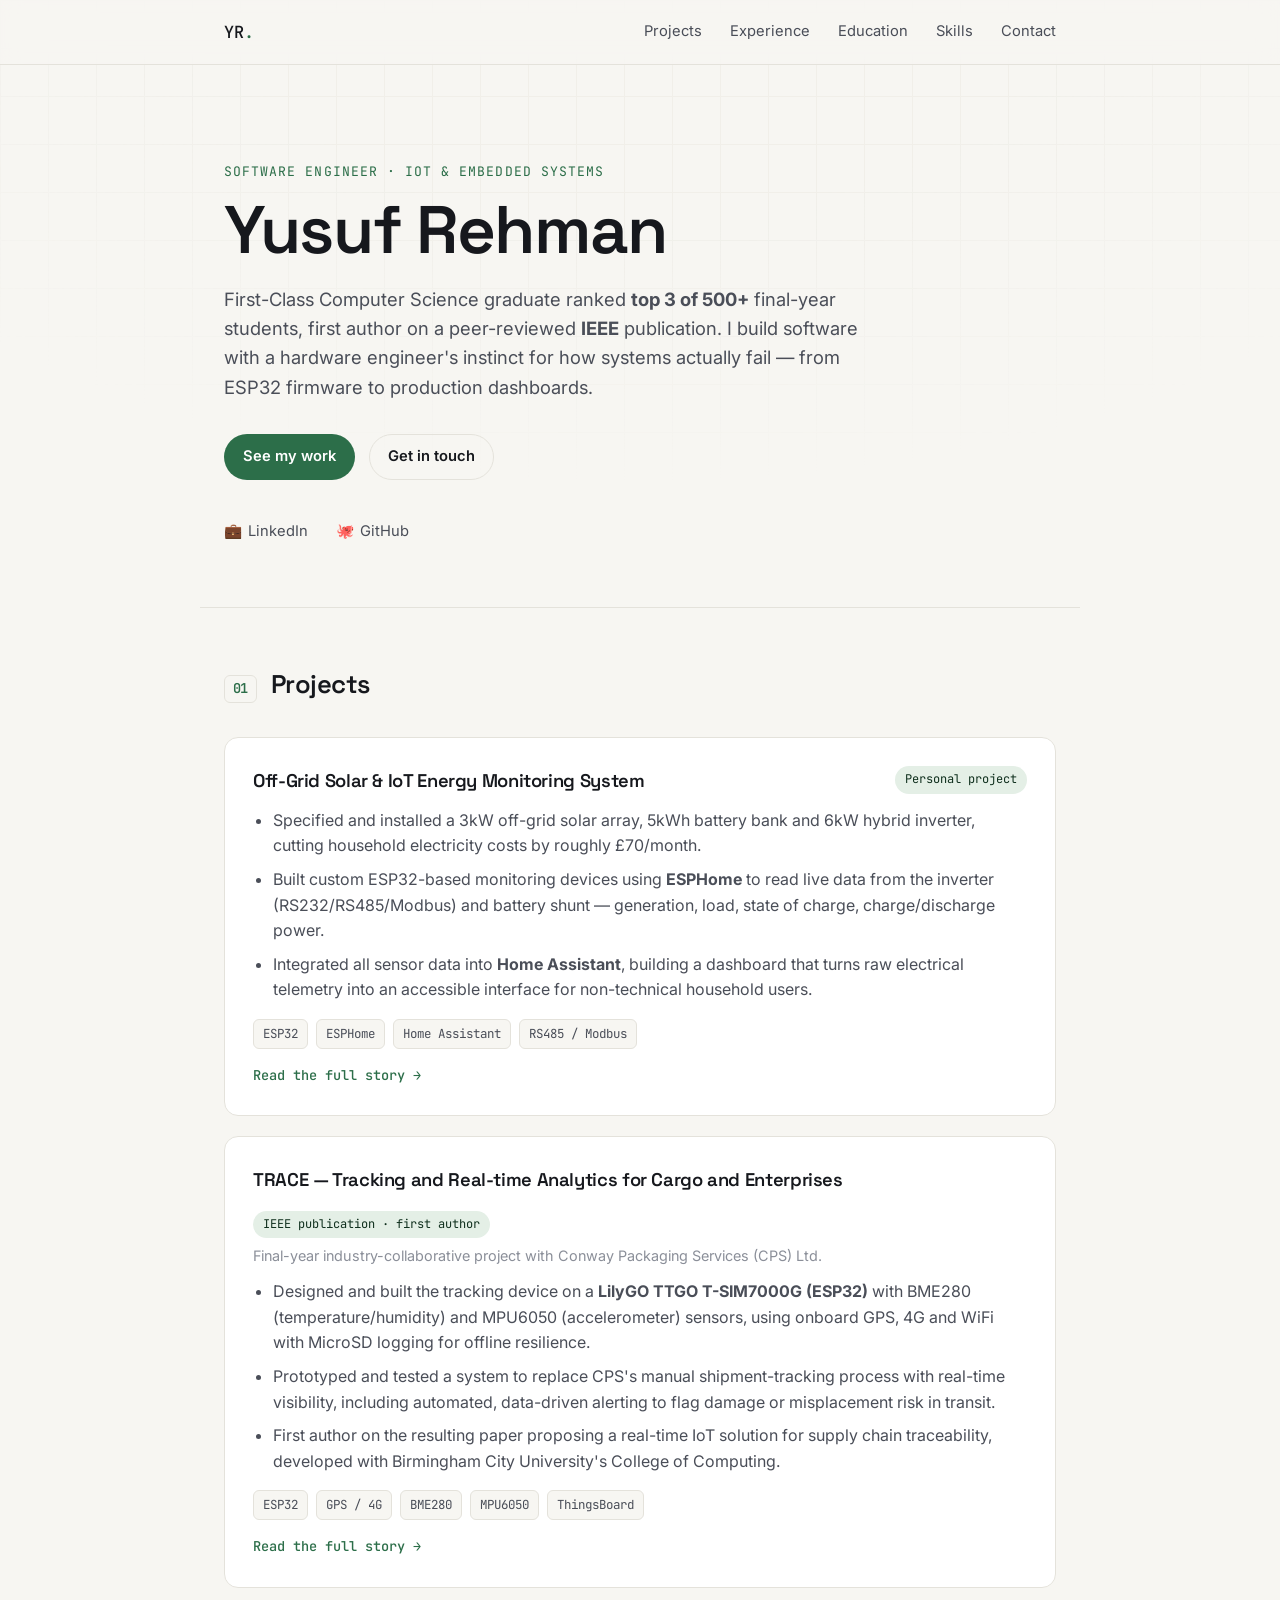
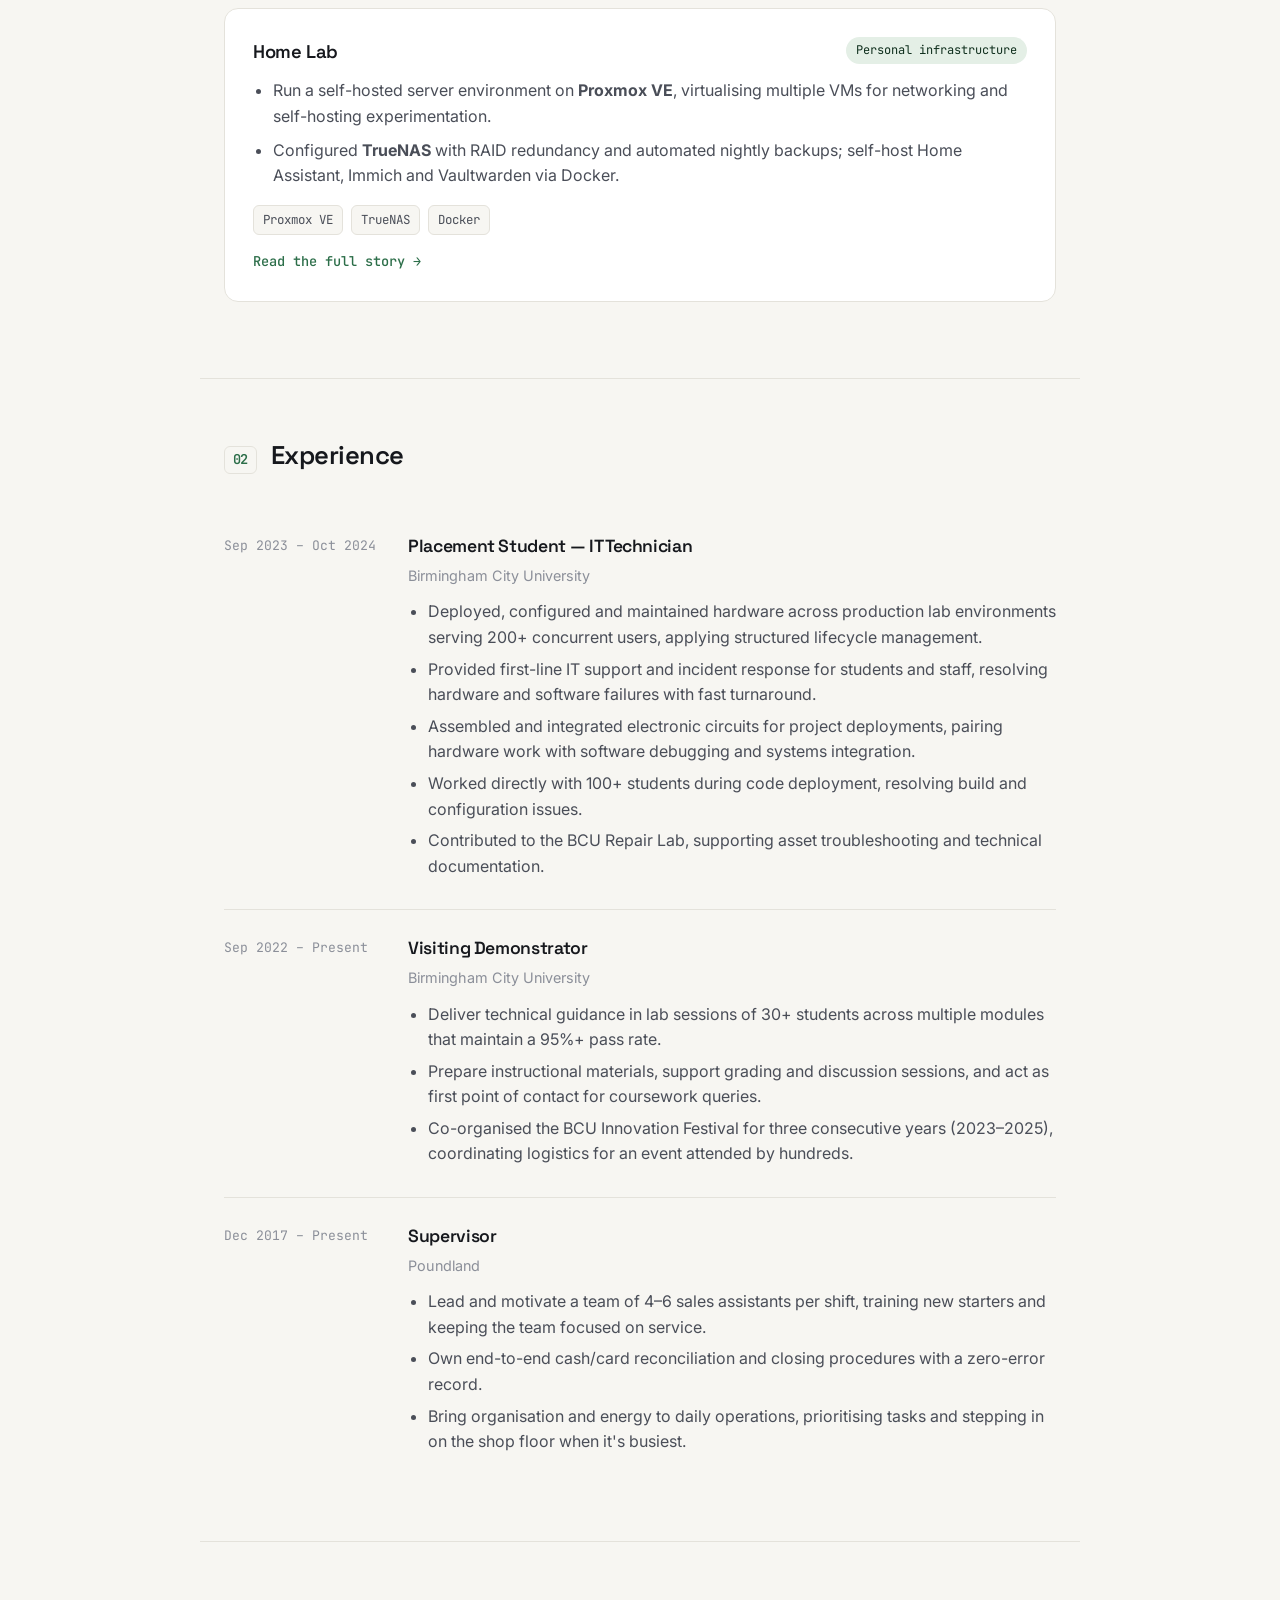
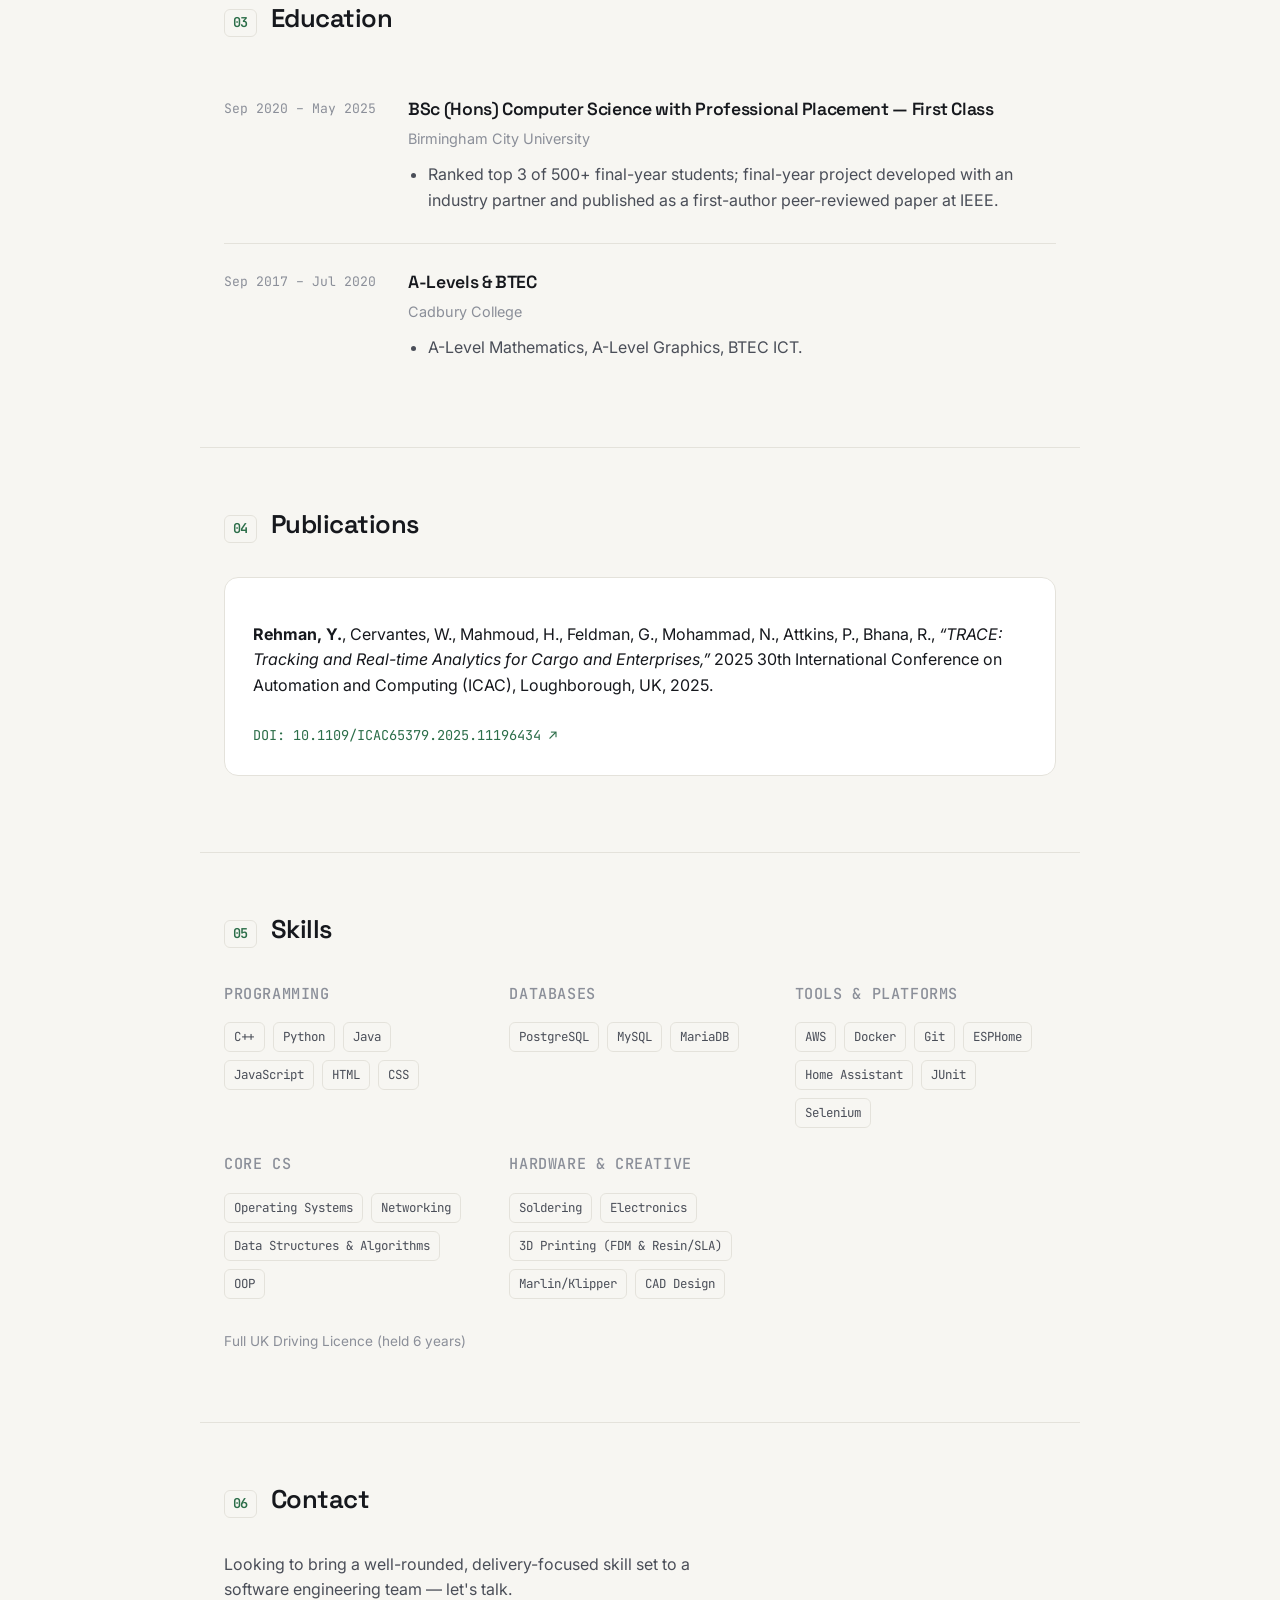
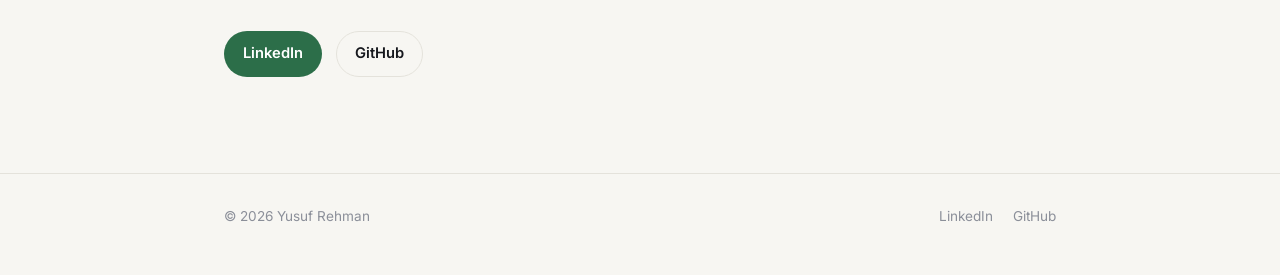
==== index.html @ 4ceba189 "Add Home Lab project page Covers the Google Photos storage frustration that started it, the CWWK N30" ====
<!DOCTYPE html>
<html lang="en">
<head>
<meta charset="UTF-8">
<meta name="viewport" content="width=device-width, initial-scale=1.0">
<title>Yusuf Rehman — Software Engineer</title>
<meta name="description" content="Yusuf Rehman — First-Class Computer Science graduate, IoT/software engineer. CV, projects and publications.">
<link rel="icon" href="data:,">
<link rel="preconnect" href="https://fonts.googleapis.com">
<link rel="preconnect" href="https://fonts.gstatic.com" crossorigin>
<link href="https://fonts.googleapis.com/css2?family=Space+Grotesk:wght@500;600;700&family=Inter:wght@400;500;600;700&family=JetBrains+Mono:wght@400;500&display=swap" rel="stylesheet">
<link rel="stylesheet" href="style.css">
</head>
<body>

<div class="bg-grid" aria-hidden="true"></div>

<header class="topbar">
  <div class="wrap topbar-inner">
    <a class="brand" href="#top">YR<span class="dot">.</span></a>
    <nav class="nav" aria-label="Primary">
      <a href="#projects">Projects</a>
      <a href="#experience">Experience</a>
      <a href="#education">Education</a>
      <a href="#skills">Skills</a>
      <a href="#contact">Contact</a>
    </nav>
  </div>
</header>

<main id="top">

  <section class="hero wrap">
    <p class="eyebrow">Software Engineer · IoT &amp; Embedded Systems</p>
    <h1>Yusuf Rehman</h1>
    <p class="hero-lede">
      First-Class Computer Science graduate ranked <strong>top 3 of 500+</strong> final-year students,
      first author on a peer-reviewed <strong>IEEE</strong> publication. I build software with a hardware
      engineer's instinct for how systems actually fail — from ESP32 firmware to production dashboards.
    </p>
    <div class="hero-actions">
      <a class="btn btn-primary" href="#projects">See my work</a>
      <a class="btn btn-outline" href="https://linkedin.com/in/y-rehman" target="_blank" rel="noopener">Get in touch</a>
    </div>
    <ul class="hero-meta">
      <li><span class="ico">💼</span> <a href="https://linkedin.com/in/y-rehman" target="_blank" rel="noopener">LinkedIn</a></li>
      <li><span class="ico">🐙</span> <a href="https://github.com/fury148" target="_blank" rel="noopener">GitHub</a></li>
    </ul>
  </section>

  <section class="wrap section" id="projects">
    <h2 class="section-title"><span class="idx">01</span> Projects</h2>

    <article class="card">
      <div class="card-head">
        <h3>Off-Grid Solar &amp; IoT Energy Monitoring System</h3>
        <span class="tag">Personal project</span>
      </div>
      <ul>
        <li>Specified and installed a 3kW off-grid solar array, 5kWh battery bank and 6kW hybrid inverter, cutting household electricity costs by roughly £70/month.</li>
        <li>Built custom ESP32-based monitoring devices using <strong>ESPHome</strong> to read live data from the inverter (RS232/RS485/Modbus) and battery shunt — generation, load, state of charge, charge/discharge power.</li>
        <li>Integrated all sensor data into <strong>Home Assistant</strong>, building a dashboard that turns raw electrical telemetry into an accessible interface for non-technical household users.</li>
      </ul>
      <div class="chips">
        <span>ESP32</span><span>ESPHome</span><span>Home Assistant</span><span>RS485 / Modbus</span>
      </div>
      <a class="project-link" href="projects/off-grid-solar.html">Read the full story &rarr;</a>
    </article>

    <article class="card">
      <div class="card-head">
        <h3>TRACE — Tracking and Real-time Analytics for Cargo and Enterprises</h3>
        <span class="tag">IEEE publication · first author</span>
      </div>
      <p class="card-sub">Final-year industry-collaborative project with Conway Packaging Services (CPS) Ltd.</p>
      <ul>
        <li>Designed and built the tracking device on a <strong>LilyGO TTGO T-SIM7000G (ESP32)</strong> with BME280 (temperature/humidity) and MPU6050 (accelerometer) sensors, using onboard GPS, 4G and WiFi with MicroSD logging for offline resilience.</li>
        <li>Prototyped and tested a system to replace CPS's manual shipment-tracking process with real-time visibility, including automated, data-driven alerting to flag damage or misplacement risk in transit.</li>
        <li>First author on the resulting paper proposing a real-time IoT solution for supply chain traceability, developed with Birmingham City University's College of Computing.</li>
      </ul>
      <div class="chips">
        <span>ESP32</span><span>GPS / 4G</span><span>BME280</span><span>MPU6050</span><span>ThingsBoard</span>
      </div>
      <a class="project-link" href="projects/trace.html">Read the full story &rarr;</a>
    </article>

    <article class="card">
      <div class="card-head">
        <h3>Home Lab</h3>
        <span class="tag">Personal infrastructure</span>
      </div>
      <ul>
        <li>Run a self-hosted server environment on <strong>Proxmox VE</strong>, virtualising multiple VMs for networking and self-hosting experimentation.</li>
        <li>Configured <strong>TrueNAS</strong> with RAID redundancy and automated nightly backups; self-host Home Assistant, Immich and Vaultwarden via Docker.</li>
      </ul>
      <div class="chips">
        <span>Proxmox VE</span><span>TrueNAS</span><span>Docker</span>
      </div>
      <a class="project-link" href="projects/home-lab.html">Read the full story &rarr;</a>
    </article>
  </section>

  <section class="wrap section" id="experience">
    <h2 class="section-title"><span class="idx">02</span> Experience</h2>

    <div class="timeline">
      <article class="tl-item">
        <div class="tl-date">Sep 2023 – Oct 2024</div>
        <div class="tl-body">
          <h3>Placement Student — IT Technician</h3>
          <p class="card-sub">Birmingham City University</p>
          <ul>
            <li>Deployed, configured and maintained hardware across production lab environments serving 200+ concurrent users, applying structured lifecycle management.</li>
            <li>Provided first-line IT support and incident response for students and staff, resolving hardware and software failures with fast turnaround.</li>
            <li>Assembled and integrated electronic circuits for project deployments, pairing hardware work with software debugging and systems integration.</li>
            <li>Worked directly with 100+ students during code deployment, resolving build and configuration issues.</li>
            <li>Contributed to the BCU Repair Lab, supporting asset troubleshooting and technical documentation.</li>
          </ul>
        </div>
      </article>

      <article class="tl-item">
        <div class="tl-date">Sep 2022 – Present</div>
        <div class="tl-body">
          <h3>Visiting Demonstrator</h3>
          <p class="card-sub">Birmingham City University</p>
          <ul>
            <li>Deliver technical guidance in lab sessions of 30+ students across multiple modules that maintain a 95%+ pass rate.</li>
            <li>Prepare instructional materials, support grading and discussion sessions, and act as first point of contact for coursework queries.</li>
            <li>Co-organised the BCU Innovation Festival for three consecutive years (2023–2025), coordinating logistics for an event attended by hundreds.</li>
          </ul>
        </div>
      </article>

      <article class="tl-item">
        <div class="tl-date">Dec 2017 – Present</div>
        <div class="tl-body">
          <h3>Supervisor</h3>
          <p class="card-sub">Poundland</p>
          <ul>
            <li>Lead and motivate a team of 4–6 sales assistants per shift, training new starters and keeping the team focused on service.</li>
            <li>Own end-to-end cash/card reconciliation and closing procedures with a zero-error record.</li>
            <li>Bring organisation and energy to daily operations, prioritising tasks and stepping in on the shop floor when it's busiest.</li>
          </ul>
        </div>
      </article>
    </div>
  </section>

  <section class="wrap section" id="education">
    <h2 class="section-title"><span class="idx">03</span> Education</h2>

    <div class="timeline">
      <article class="tl-item">
        <div class="tl-date">Sep 2020 – May 2025</div>
        <div class="tl-body">
          <h3>BSc (Hons) Computer Science with Professional Placement — First Class</h3>
          <p class="card-sub">Birmingham City University</p>
          <ul>
            <li>Ranked top 3 of 500+ final-year students; final-year project developed with an industry partner and published as a first-author peer-reviewed paper at IEEE.</li>
          </ul>
        </div>
      </article>

      <article class="tl-item">
        <div class="tl-date">Sep 2017 – Jul 2020</div>
        <div class="tl-body">
          <h3>A-Levels &amp; BTEC</h3>
          <p class="card-sub">Cadbury College</p>
          <ul>
            <li>A-Level Mathematics, A-Level Graphics, BTEC ICT.</li>
          </ul>
        </div>
      </article>
    </div>
  </section>

  <section class="wrap section" id="publications">
    <h2 class="section-title"><span class="idx">04</span> Publications</h2>
    <article class="card pub">
      <p>
        <strong>Rehman, Y.</strong>, Cervantes, W., Mahmoud, H., Feldman, G., Mohammad, N., Attkins, P., Bhana, R.,
        <em>“TRACE: Tracking and Real-time Analytics for Cargo and Enterprises,”</em>
        2025 30th International Conference on Automation and Computing (ICAC), Loughborough, UK, 2025.
      </p>
      <a class="doi" href="https://doi.org/10.1109/ICAC65379.2025.11196434" target="_blank" rel="noopener">
        DOI: 10.1109/ICAC65379.2025.11196434 ↗
      </a>
    </article>
  </section>

  <section class="wrap section" id="skills">
    <h2 class="section-title"><span class="idx">05</span> Skills</h2>
    <div class="skills-grid">
      <div class="skill-group">
        <h3>Programming</h3>
        <div class="chips">
          <span>C++</span><span>Python</span><span>Java</span><span>JavaScript</span><span>HTML</span><span>CSS</span>
        </div>
      </div>
      <div class="skill-group">
        <h3>Databases</h3>
        <div class="chips">
          <span>PostgreSQL</span><span>MySQL</span><span>MariaDB</span>
        </div>
      </div>
      <div class="skill-group">
        <h3>Tools &amp; Platforms</h3>
        <div class="chips">
          <span>AWS</span><span>Docker</span><span>Git</span><span>ESPHome</span><span>Home Assistant</span><span>JUnit</span><span>Selenium</span>
        </div>
      </div>
      <div class="skill-group">
        <h3>Core CS</h3>
        <div class="chips">
          <span>Operating Systems</span><span>Networking</span><span>Data Structures &amp; Algorithms</span><span>OOP</span>
        </div>
      </div>
      <div class="skill-group">
        <h3>Hardware &amp; Creative</h3>
        <div class="chips">
          <span>Soldering</span><span>Electronics</span><span>3D Printing (FDM &amp; Resin/SLA)</span><span>Marlin/Klipper</span><span>CAD Design</span>
        </div>
      </div>
    </div>
    <p class="fine-print">Full UK Driving Licence (held 6 years)</p>
  </section>

  <section class="wrap section contact-cta" id="contact">
    <h2 class="section-title"><span class="idx">06</span> Contact</h2>
    <p>Looking to bring a well-rounded, delivery-focused skill set to a software engineering team — let's talk.</p>
    <div class="hero-actions">
      <a class="btn btn-primary" href="https://linkedin.com/in/y-rehman" target="_blank" rel="noopener">LinkedIn</a>
      <a class="btn btn-outline" href="https://github.com/fury148" target="_blank" rel="noopener">GitHub</a>
    </div>
  </section>

</main>

<footer class="site-footer">
  <div class="wrap footer-inner">
    <span>© <span id="year"></span> Yusuf Rehman</span>
    <div class="footer-links">
      <a href="https://linkedin.com/in/y-rehman" target="_blank" rel="noopener">LinkedIn</a>
      <a href="https://github.com/fury148" target="_blank" rel="noopener">GitHub</a>
    </div>
  </div>
</footer>

<script src="script.js"></script>
</body>
</html>
---- style.css ----
:root {
  --bg: #f7f6f2;
  --surface: #ffffff;
  --ink: #16181d;
  --ink-soft: #4a4e58;
  --ink-faint: #8b8f99;
  --line: #e4e2db;
  --accent: #2c6e49;
  --accent-ink: #0f2f1d;
  --accent-soft: #e4efe6;
  --mono: 'JetBrains Mono', ui-monospace, monospace;
  --sans: 'Inter', system-ui, sans-serif;
  --display: 'Space Grotesk', var(--sans);
  --radius: 14px;
  --max: 880px;
}

@media (prefers-color-scheme: dark) {
  :root {
    --bg: #0e0f12;
    --surface: #16181d;
    --ink: #eef0f2;
    --ink-soft: #b3b7c1;
    --ink-faint: #797f8c;
    --line: #262930;
    --accent: #58c98a;
    --accent-ink: #d6f5e3;
    --accent-soft: #17271e;
  }
}

* { box-sizing: border-box; }
html { scroll-behavior: smooth; }

body {
  margin: 0;
  background: var(--bg);
  color: var(--ink);
  font-family: var(--sans);
  line-height: 1.6;
  -webkit-font-smoothing: antialiased;
}

.bg-grid {
  position: fixed;
  inset: 0;
  z-index: -1;
  background-image:
    linear-gradient(var(--line) 1px, transparent 1px),
    linear-gradient(90deg, var(--line) 1px, transparent 1px);
  background-size: 48px 48px;
  opacity: 0.35;
  mask-image: radial-gradient(ellipse 80% 60% at 50% 0%, black 40%, transparent 90%);
}

.wrap {
  max-width: var(--max);
  margin: 0 auto;
  padding: 0 24px;
}

h1, h2, h3 {
  font-family: var(--display);
  font-weight: 600;
  letter-spacing: -0.02em;
  margin: 0;
}

a { color: inherit; }

/* Topbar */
.topbar {
  position: sticky;
  top: 0;
  z-index: 50;
  background: color-mix(in srgb, var(--bg) 82%, transparent);
  backdrop-filter: blur(10px);
  border-bottom: 1px solid var(--line);
}
.topbar-inner {
  display: flex;
  align-items: center;
  justify-content: space-between;
  height: 64px;
  gap: 16px;
}
.brand {
  font-family: var(--mono);
  font-weight: 500;
  font-size: 1.05rem;
  text-decoration: none;
  color: var(--ink);
}
.brand .dot { color: var(--accent); }
.nav {
  display: flex;
  gap: 28px;
  font-size: 0.92rem;
}
.nav a {
  text-decoration: none;
  color: var(--ink-soft);
  transition: color .15s ease;
}
.nav a:hover { color: var(--ink); }

/* Buttons */
.btn {
  display: inline-flex;
  align-items: center;
  gap: 6px;
  padding: 10px 18px;
  border-radius: 999px;
  font-size: 0.92rem;
  font-weight: 600;
  text-decoration: none;
  border: 1px solid transparent;
  transition: transform .15s ease, background .15s ease, border-color .15s ease;
  white-space: nowrap;
}
.btn:hover { transform: translateY(-1px); }
.btn-primary { background: var(--accent); color: #fff; }
.btn-outline { border-color: var(--line); color: var(--ink); }
.btn-outline:hover { border-color: var(--accent); }
.btn-ghost { border: 1px solid var(--line); color: var(--ink-soft); font-size: 0.85rem; padding: 8px 16px; }
.btn-ghost:hover { color: var(--ink); border-color: var(--accent); }

/* Hero */
.hero {
  padding: 96px 24px 64px;
}
.eyebrow {
  font-family: var(--mono);
  font-size: 0.82rem;
  color: var(--accent);
  text-transform: uppercase;
  letter-spacing: 0.08em;
  margin: 0 0 14px;
}
.hero h1 {
  font-size: clamp(2.6rem, 6vw, 4.2rem);
  line-height: 1.02;
  margin-bottom: 20px;
}
.hero-lede {
  font-size: 1.15rem;
  color: var(--ink-soft);
  max-width: 640px;
  margin: 0 0 32px;
}
.hero-actions { display: flex; gap: 14px; flex-wrap: wrap; margin-bottom: 40px; }
.hero-meta {
  display: flex;
  flex-wrap: wrap;
  gap: 8px 28px;
  list-style: none;
  padding: 0;
  margin: 0;
  font-size: 0.92rem;
  color: var(--ink-soft);
}
.hero-meta li { display: flex; align-items: center; gap: 6px; }
.hero-meta a { text-decoration: none; }
.hero-meta a:hover { color: var(--accent); }

/* Sections */
.section { padding: 56px 24px; border-top: 1px solid var(--line); }
.section-title {
  display: flex;
  align-items: baseline;
  gap: 14px;
  font-size: 1.6rem;
  margin-bottom: 32px;
}
.section-title .idx {
  font-family: var(--mono);
  font-size: 0.85rem;
  color: var(--accent);
  border: 1px solid var(--line);
  border-radius: 6px;
  padding: 2px 8px;
}

/* Cards */
.card {
  background: var(--surface);
  border: 1px solid var(--line);
  border-radius: var(--radius);
  padding: 28px;
  margin-bottom: 20px;
}
.card-head {
  display: flex;
  justify-content: space-between;
  align-items: flex-start;
  gap: 16px;
  margin-bottom: 6px;
  flex-wrap: wrap;
}
.card-head h3 { font-size: 1.15rem; }
.card-sub { color: var(--ink-faint); font-size: 0.9rem; margin: 4px 0 12px; }
.tag {
  font-family: var(--mono);
  font-size: 0.75rem;
  color: var(--accent-ink);
  background: var(--accent-soft);
  border-radius: 999px;
  padding: 4px 10px;
  white-space: nowrap;
}
.card ul { margin: 12px 0 0; padding-left: 20px; color: var(--ink-soft); }
.card li { margin-bottom: 8px; }
.card li:last-child { margin-bottom: 0; }

.chips { display: flex; flex-wrap: wrap; gap: 8px; margin-top: 16px; }
.chips span {
  font-family: var(--mono);
  font-size: 0.78rem;
  color: var(--ink-soft);
  background: var(--bg);
  border: 1px solid var(--line);
  border-radius: 6px;
  padding: 4px 9px;
}

.project-link {
  display: inline-block;
  margin-top: 16px;
  font-family: var(--mono);
  font-size: 0.85rem;
  font-weight: 500;
  color: var(--accent);
  text-decoration: none;
}
.project-link:hover { text-decoration: underline; }

.pub .doi {
  display: inline-block;
  margin-top: 10px;
  font-family: var(--mono);
  font-size: 0.85rem;
  color: var(--accent);
  text-decoration: none;
}
.pub .doi:hover { text-decoration: underline; }

/* Timeline */
.timeline { display: flex; flex-direction: column; gap: 0; }
.tl-item {
  display: grid;
  grid-template-columns: 160px 1fr;
  gap: 24px;
  padding: 24px 0;
  border-top: 1px solid var(--line);
}
.tl-item:first-child { border-top: none; }
.tl-date {
  font-family: var(--mono);
  font-size: 0.82rem;
  color: var(--ink-faint);
  padding-top: 3px;
}
.tl-body h3 { font-size: 1.1rem; margin-bottom: 2px; }
.tl-body ul { margin: 10px 0 0; padding-left: 20px; color: var(--ink-soft); }
.tl-body li { margin-bottom: 6px; }

/* Skills */
.skills-grid {
  display: grid;
  grid-template-columns: repeat(auto-fit, minmax(220px, 1fr));
  gap: 24px;
}
.skill-group h3 {
  font-size: 0.95rem;
  color: var(--ink-faint);
  font-family: var(--mono);
  font-weight: 500;
  text-transform: uppercase;
  letter-spacing: 0.04em;
  margin-bottom: 12px;
}
.fine-print {
  margin-top: 32px;
  font-size: 0.85rem;
  color: var(--ink-faint);
}

.contact-cta { text-align: left; }
.contact-cta p { color: var(--ink-soft); max-width: 520px; margin-bottom: 28px; }

/* Footer */
.site-footer { border-top: 1px solid var(--line); padding: 32px 24px 48px; }
.footer-inner {
  display: flex;
  justify-content: space-between;
  align-items: center;
  flex-wrap: wrap;
  gap: 12px;
  font-size: 0.85rem;
  color: var(--ink-faint);
}
.footer-links { display: flex; gap: 20px; }
.footer-links a { text-decoration: none; }
.footer-links a:hover { color: var(--accent); }

/* Responsive */
@media (max-width: 640px) {
  .nav { display: none; }
  .hero { padding: 64px 20px 48px; }
  .tl-item { grid-template-columns: 1fr; gap: 6px; }
  .card { padding: 20px; }
}

/* Project pages */
.back-link {
  display: inline-block;
  font-family: var(--mono);
  font-size: 0.85rem;
  color: var(--ink-faint);
  text-decoration: none;
  margin-bottom: 24px;
}
.back-link:hover { color: var(--accent); }

.project-hero { padding: 48px 24px 40px; }
.project-hero h1 { font-size: clamp(2rem, 5vw, 3rem); line-height: 1.05; margin-bottom: 18px; }
.project-hero .hero-lede { margin-bottom: 24px; }
.project-hero .chips { margin-bottom: 32px; }

.stat-row {
  display: grid;
  grid-template-columns: repeat(auto-fit, minmax(180px, 1fr));
  gap: 20px;
}
.stat {
  background: var(--surface);
  border: 1px solid var(--line);
  border-radius: var(--radius);
  padding: 20px;
}
.stat-value {
  display: block;
  font-family: var(--display);
  font-size: 1.8rem;
  font-weight: 700;
  color: var(--accent);
  margin-bottom: 6px;
}
.stat-label {
  display: block;
  font-size: 0.85rem;
  color: var(--ink-faint);
  line-height: 1.4;
}

.story p { color: var(--ink-soft); max-width: 720px; }
.story ul { color: var(--ink-soft); max-width: 720px; padding-left: 20px; }
.story li { margin-bottom: 10px; }

.img-placeholder {
  margin-top: 20px;
  border: 1px dashed var(--line);
  border-radius: var(--radius);
  background: repeating-linear-gradient(
    135deg,
    var(--surface),
    var(--surface) 10px,
    color-mix(in srgb, var(--surface) 92%, var(--ink) 8%) 10px,
    color-mix(in srgb, var(--surface) 92%, var(--ink) 8%) 20px
  );
  padding: 40px 20px;
  text-align: center;
  color: var(--ink-faint);
}
.img-placeholder span {
  display: inline-block;
  font-family: var(--mono);
  font-size: 0.75rem;
  text-transform: uppercase;
  letter-spacing: 0.06em;
  background: var(--bg);
  border: 1px solid var(--line);
  border-radius: 999px;
  padding: 4px 12px;
  margin-bottom: 10px;
}
.img-placeholder p { margin: 0; font-size: 0.9rem; }
.img-placeholder-hero { padding: 64px 20px; }

.photo {
  margin: 20px 0 0;
  border: 1px solid var(--line);
  border-radius: var(--radius);
  overflow: hidden;
  background: var(--surface);
}
.photo img {
  display: block;
  width: 100%;
  height: auto;
  max-height: 480px;
  object-fit: contain;
  background: color-mix(in srgb, var(--surface) 92%, var(--ink) 8%);
}
.photo-hero img { max-height: 560px; }
.photo figcaption {
  padding: 12px 16px;
  font-size: 0.85rem;
  color: var(--ink-faint);
  border-top: 1px solid var(--line);
}
.photo-grid {
  display: grid;
  grid-template-columns: repeat(auto-fit, minmax(260px, 1fr));
  gap: 20px;
  margin-top: 20px;
  align-items: start;
}
.photo-grid .photo { margin-top: 0; }
.photo-grid-stack { grid-template-columns: 1fr; }

@media (max-width: 640px) {
  .photo img { max-height: 320px; }
  .photo-hero img { max-height: 360px; }
}

/* Print */
@media print {
  .topbar, .bg-grid, .site-footer, .hero-actions { display: none; }
  body { background: #fff; }
  .section { border-top: none; page-break-inside: avoid; }
}
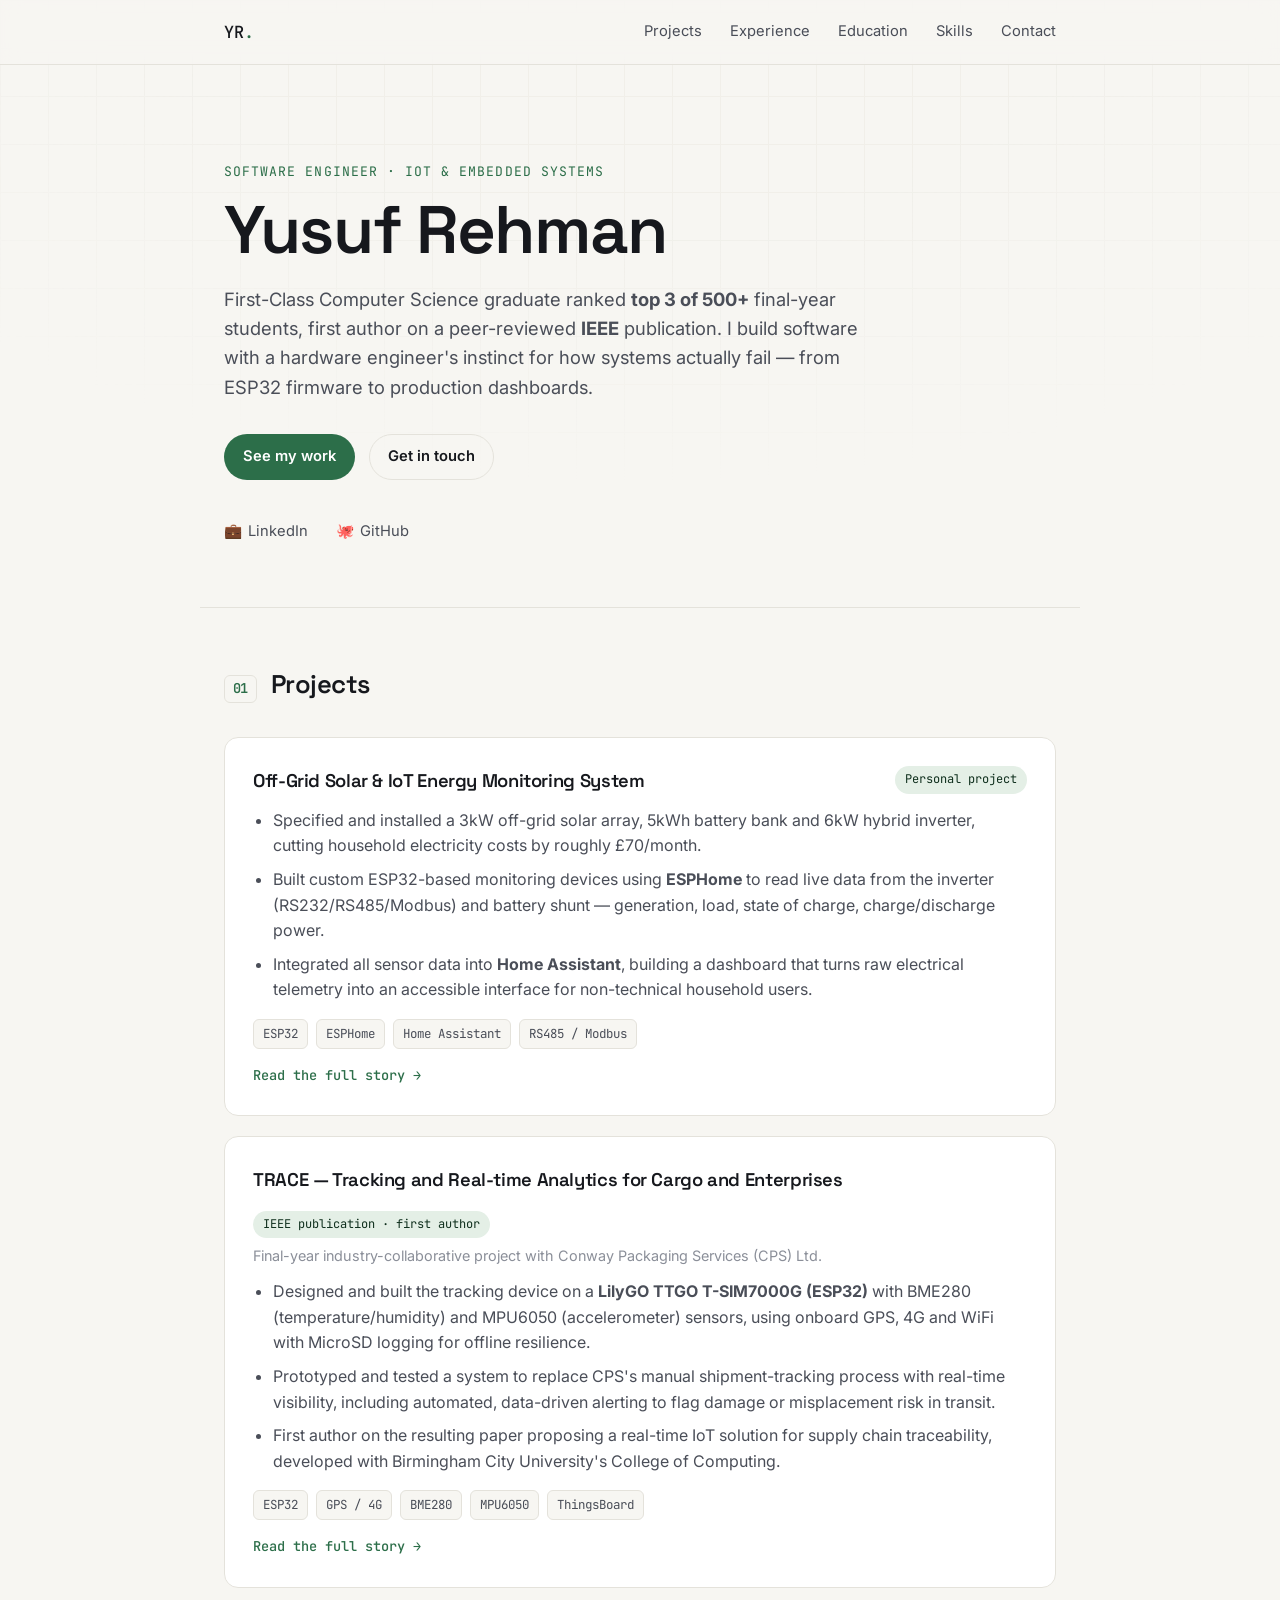
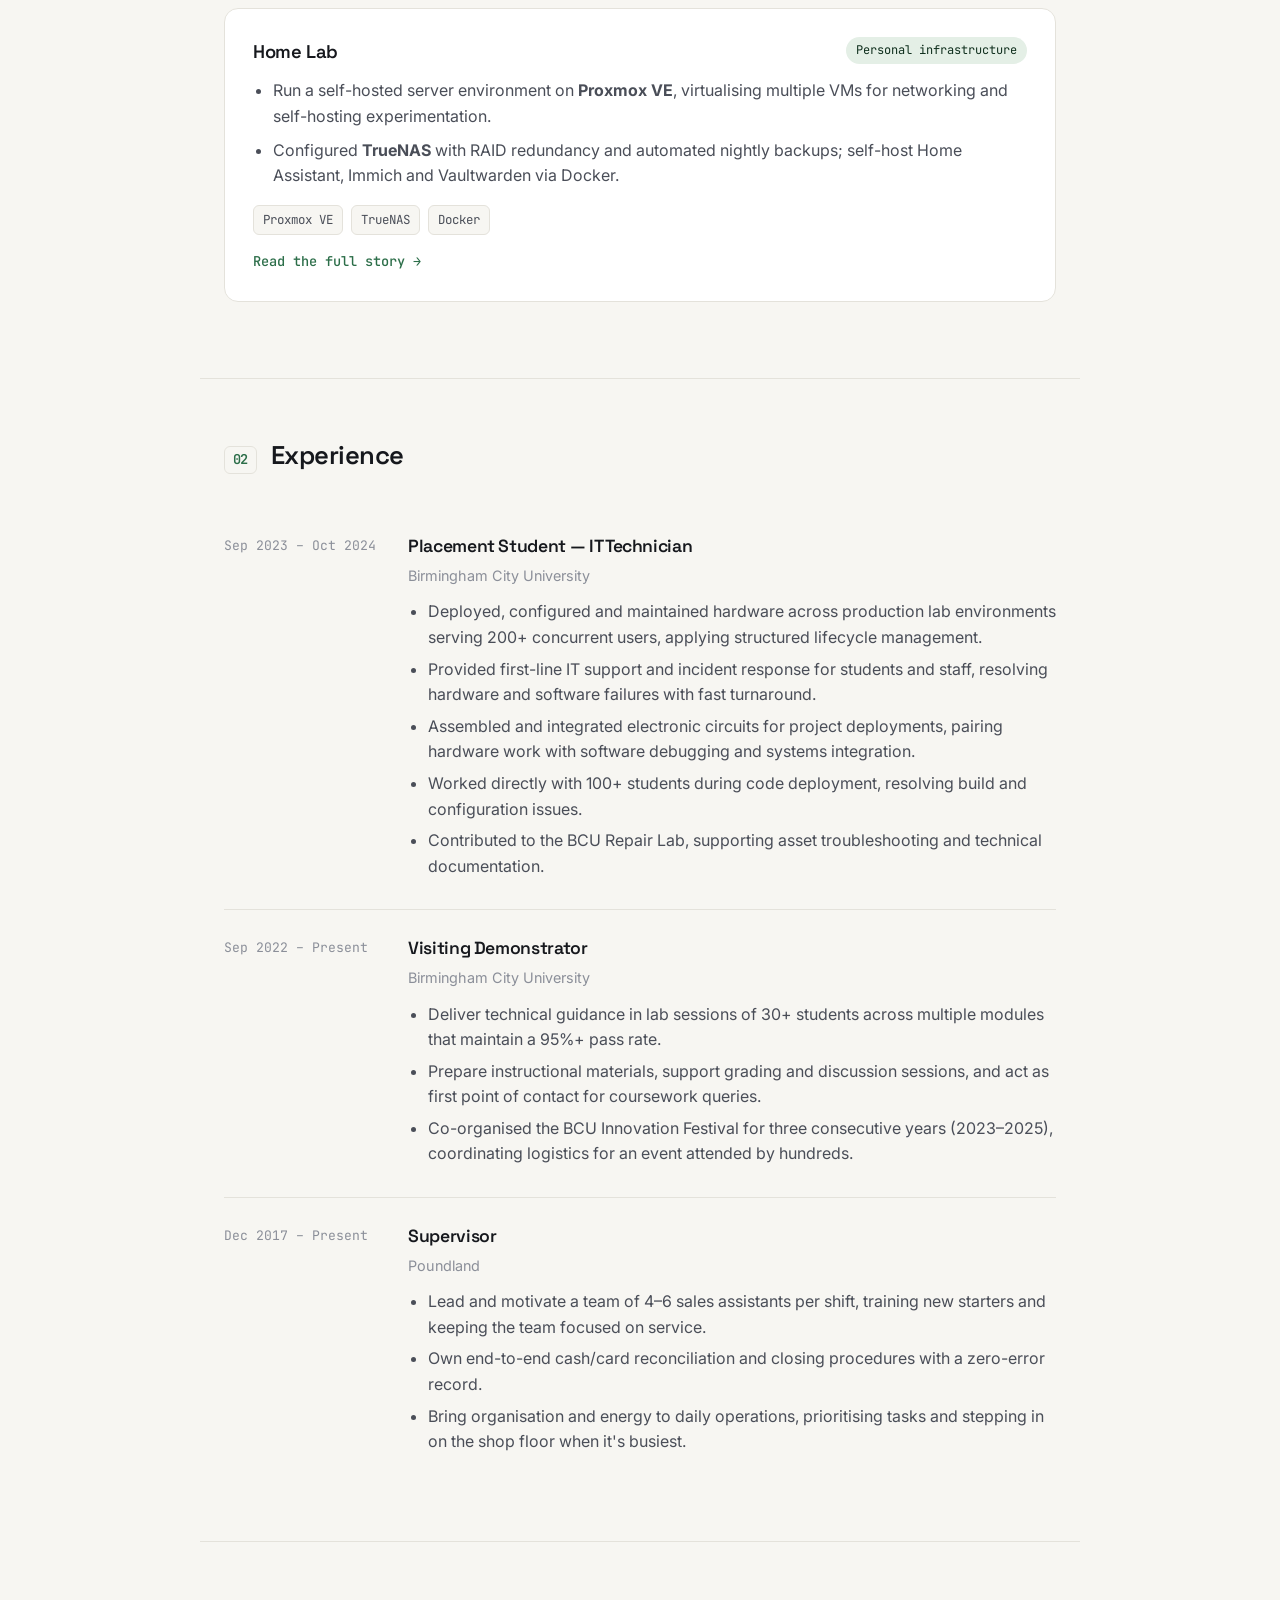
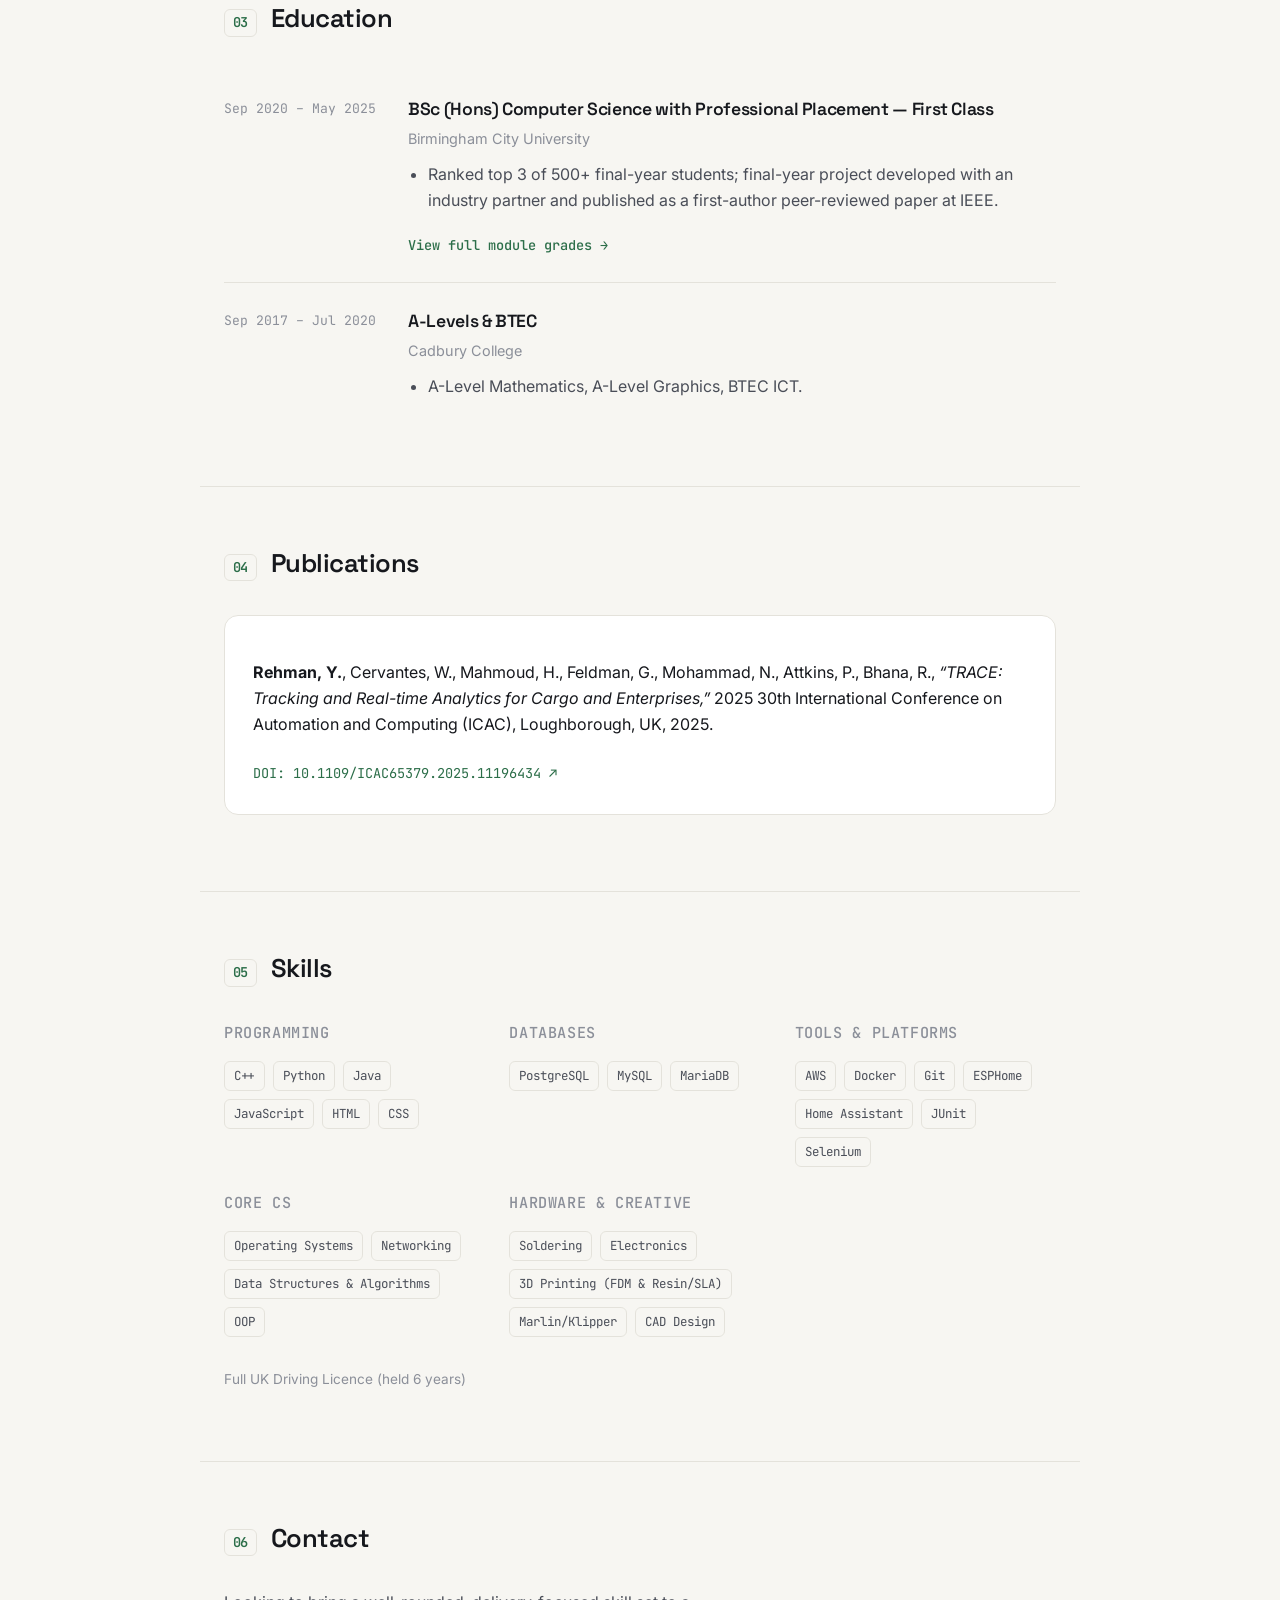
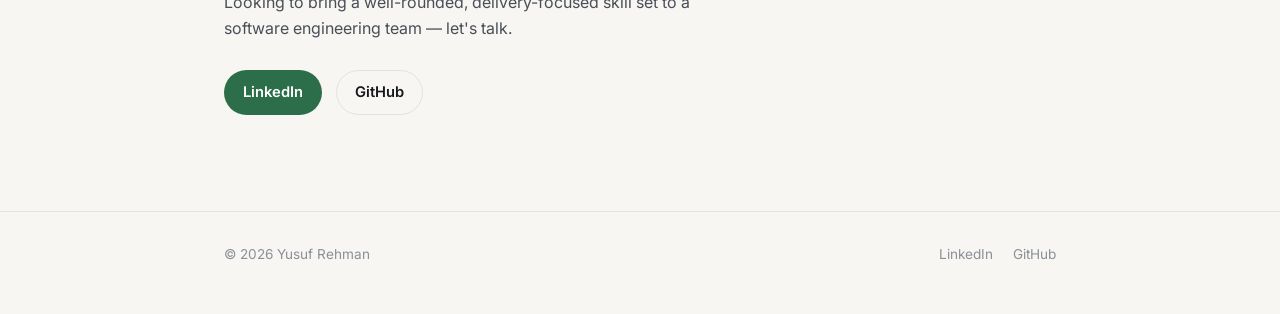
==== commit 95fa3013: "Add module grades page with BCU classification breakdown" ====
--- a/index.html
+++ b/index.html
@@ -159,6 +159,7 @@
           <ul>
             <li>Ranked top 3 of 500+ final-year students; final-year project developed with an industry partner and published as a first-author peer-reviewed paper at IEEE.</li>
           </ul>
+          <a class="project-link" href="grades.html">View full module grades &rarr;</a>
         </div>
       </article>
 
--- a/style.css
+++ b/style.css
@@ -398,11 +398,8 @@
   display: block;
   width: 100%;
   height: auto;
-  max-height: 480px;
-  object-fit: contain;
   background: color-mix(in srgb, var(--surface) 92%, var(--ink) 8%);
 }
-.photo-hero img { max-height: 560px; }
 .photo figcaption {
   padding: 12px 16px;
   font-size: 0.85rem;
@@ -419,11 +416,6 @@
 .photo-grid .photo { margin-top: 0; }
 .photo-grid-stack { grid-template-columns: 1fr; }
 
-@media (max-width: 640px) {
-  .photo img { max-height: 320px; }
-  .photo-hero img { max-height: 360px; }
-}
-
 /* Print */
 @media print {
   .topbar, .bg-grid, .site-footer, .hero-actions { display: none; }
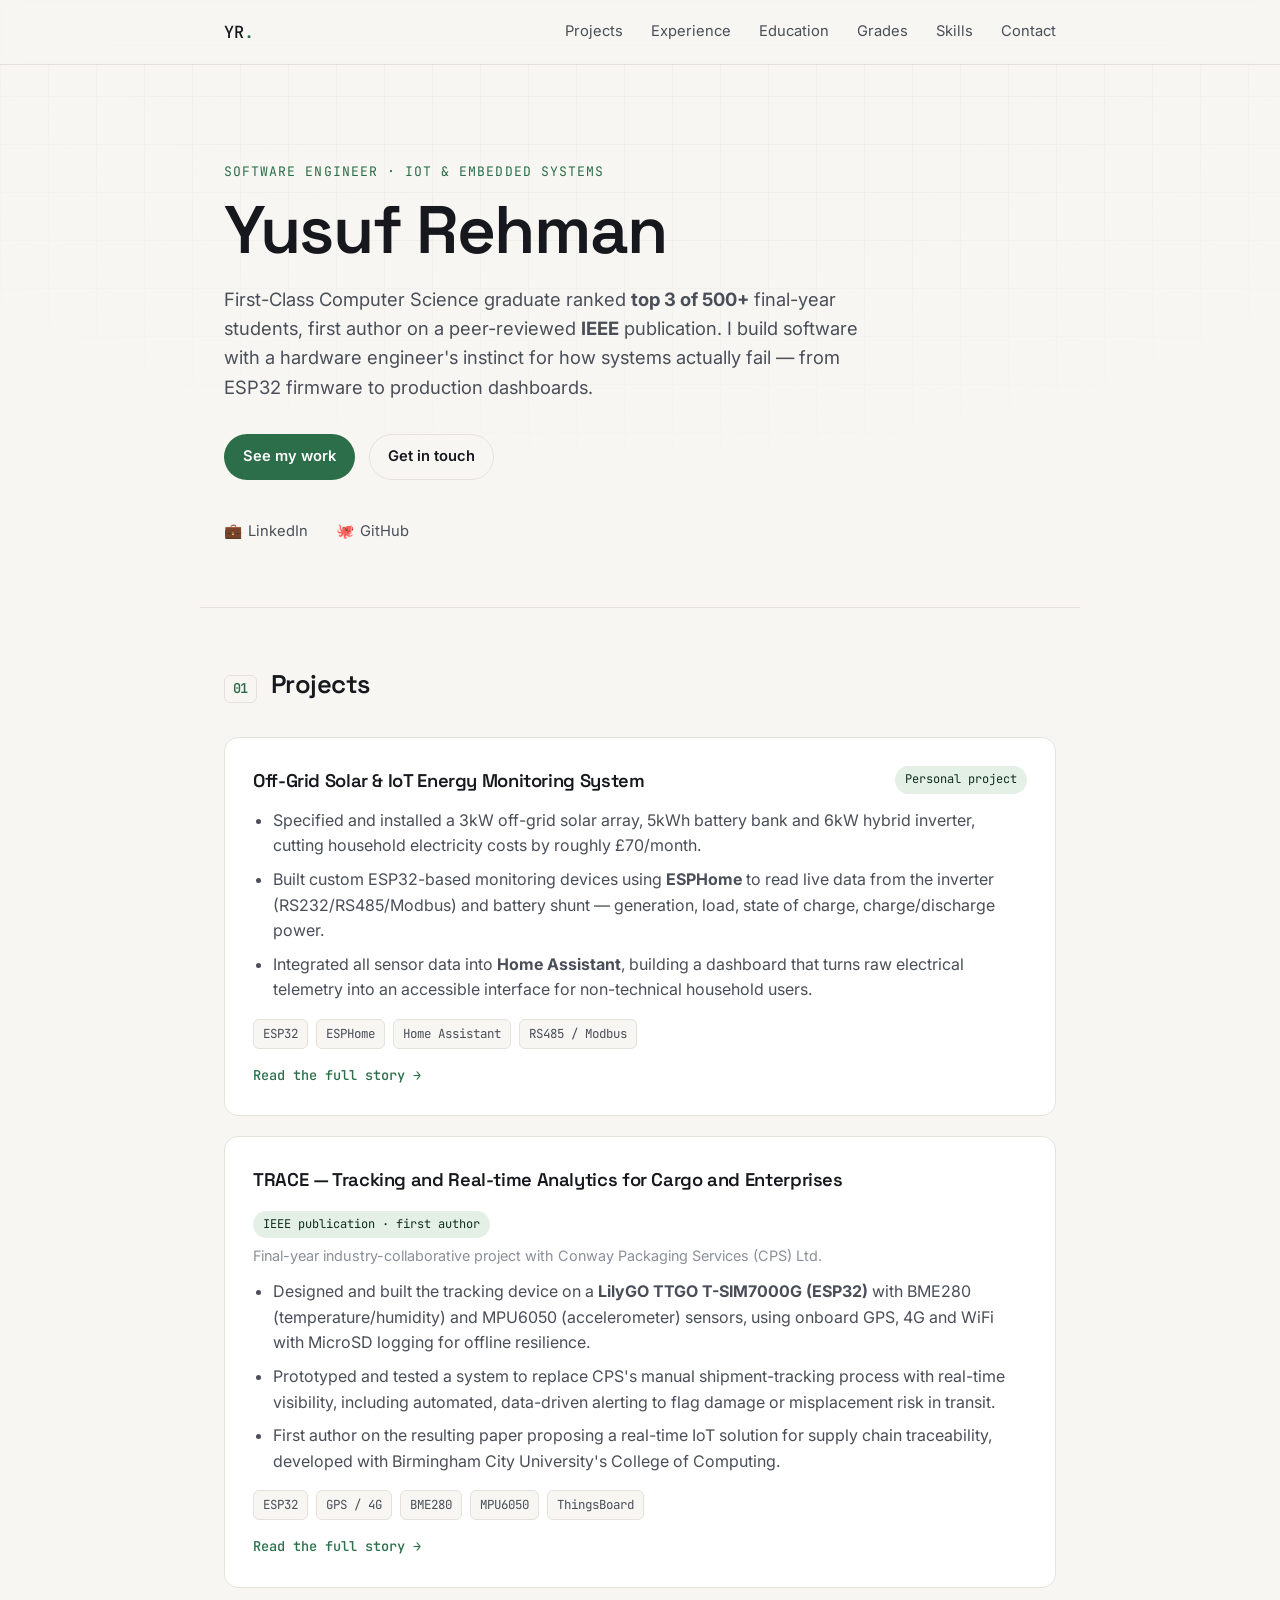
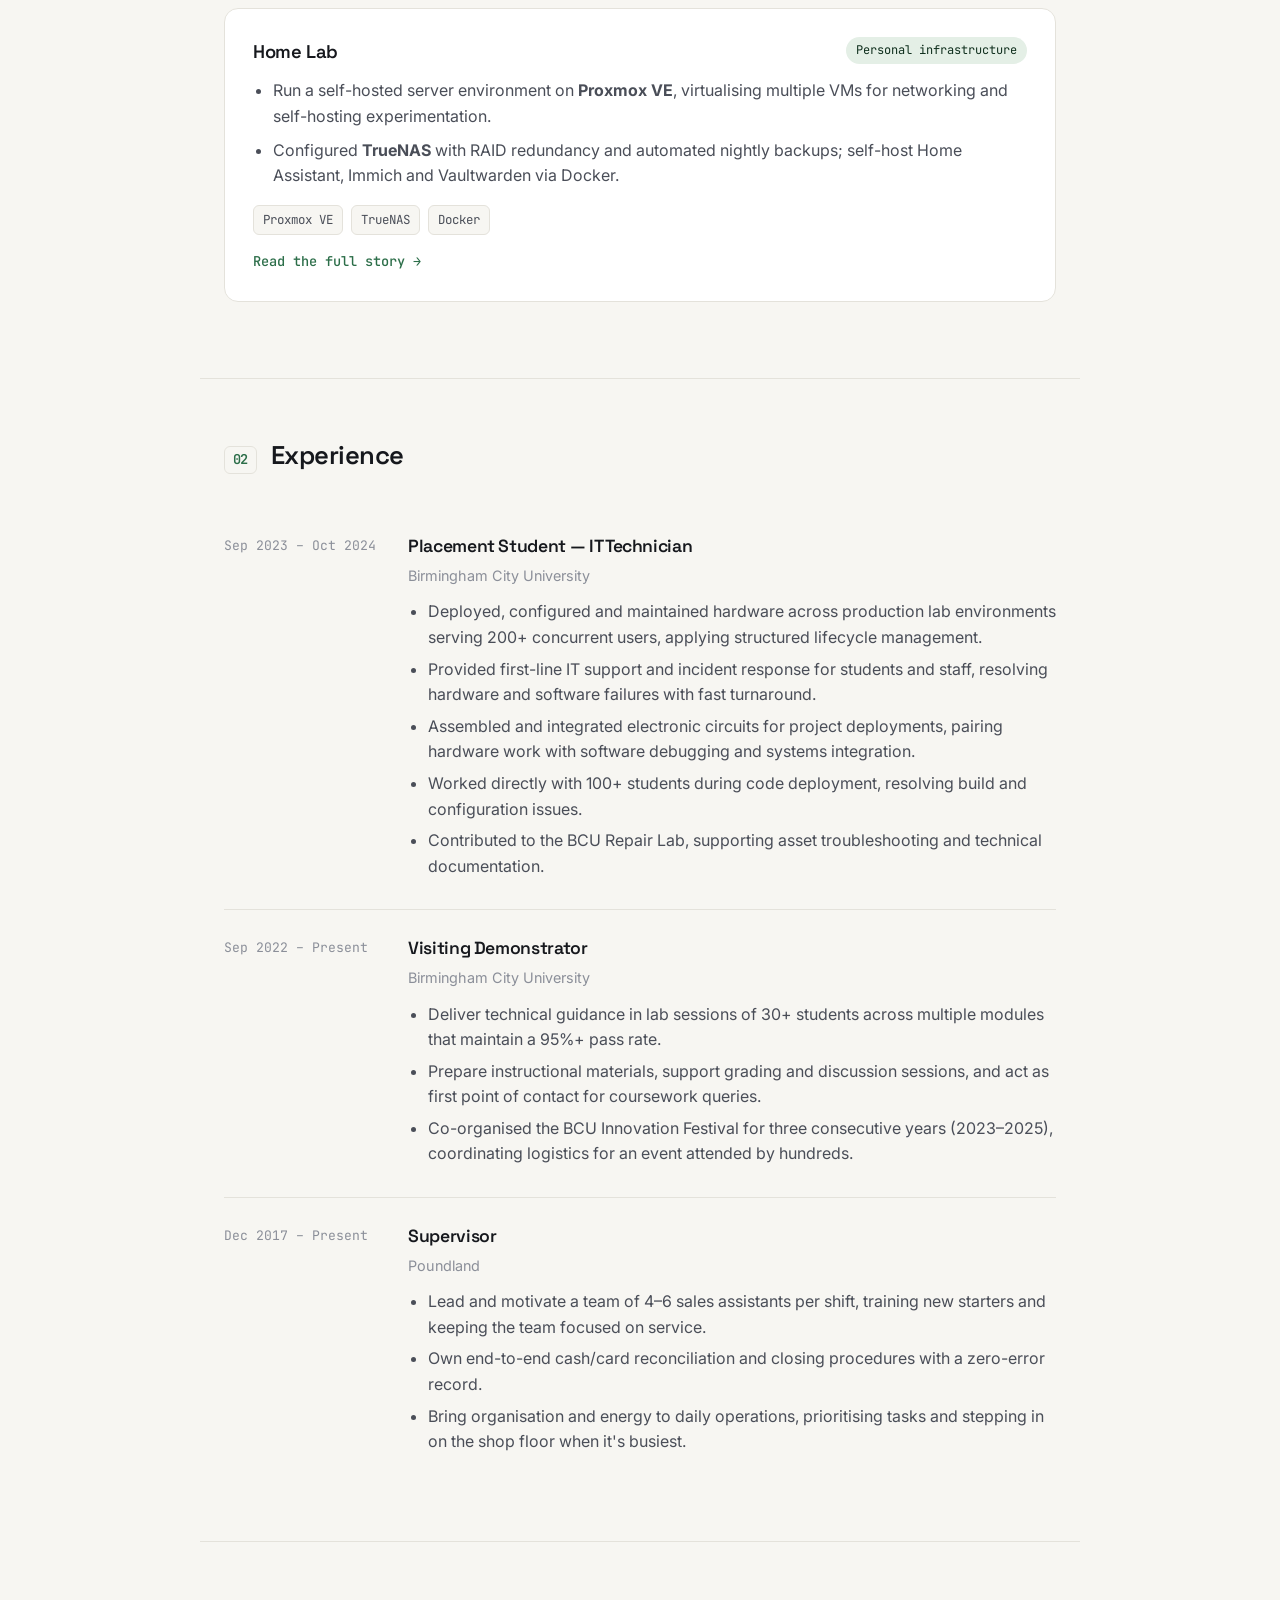
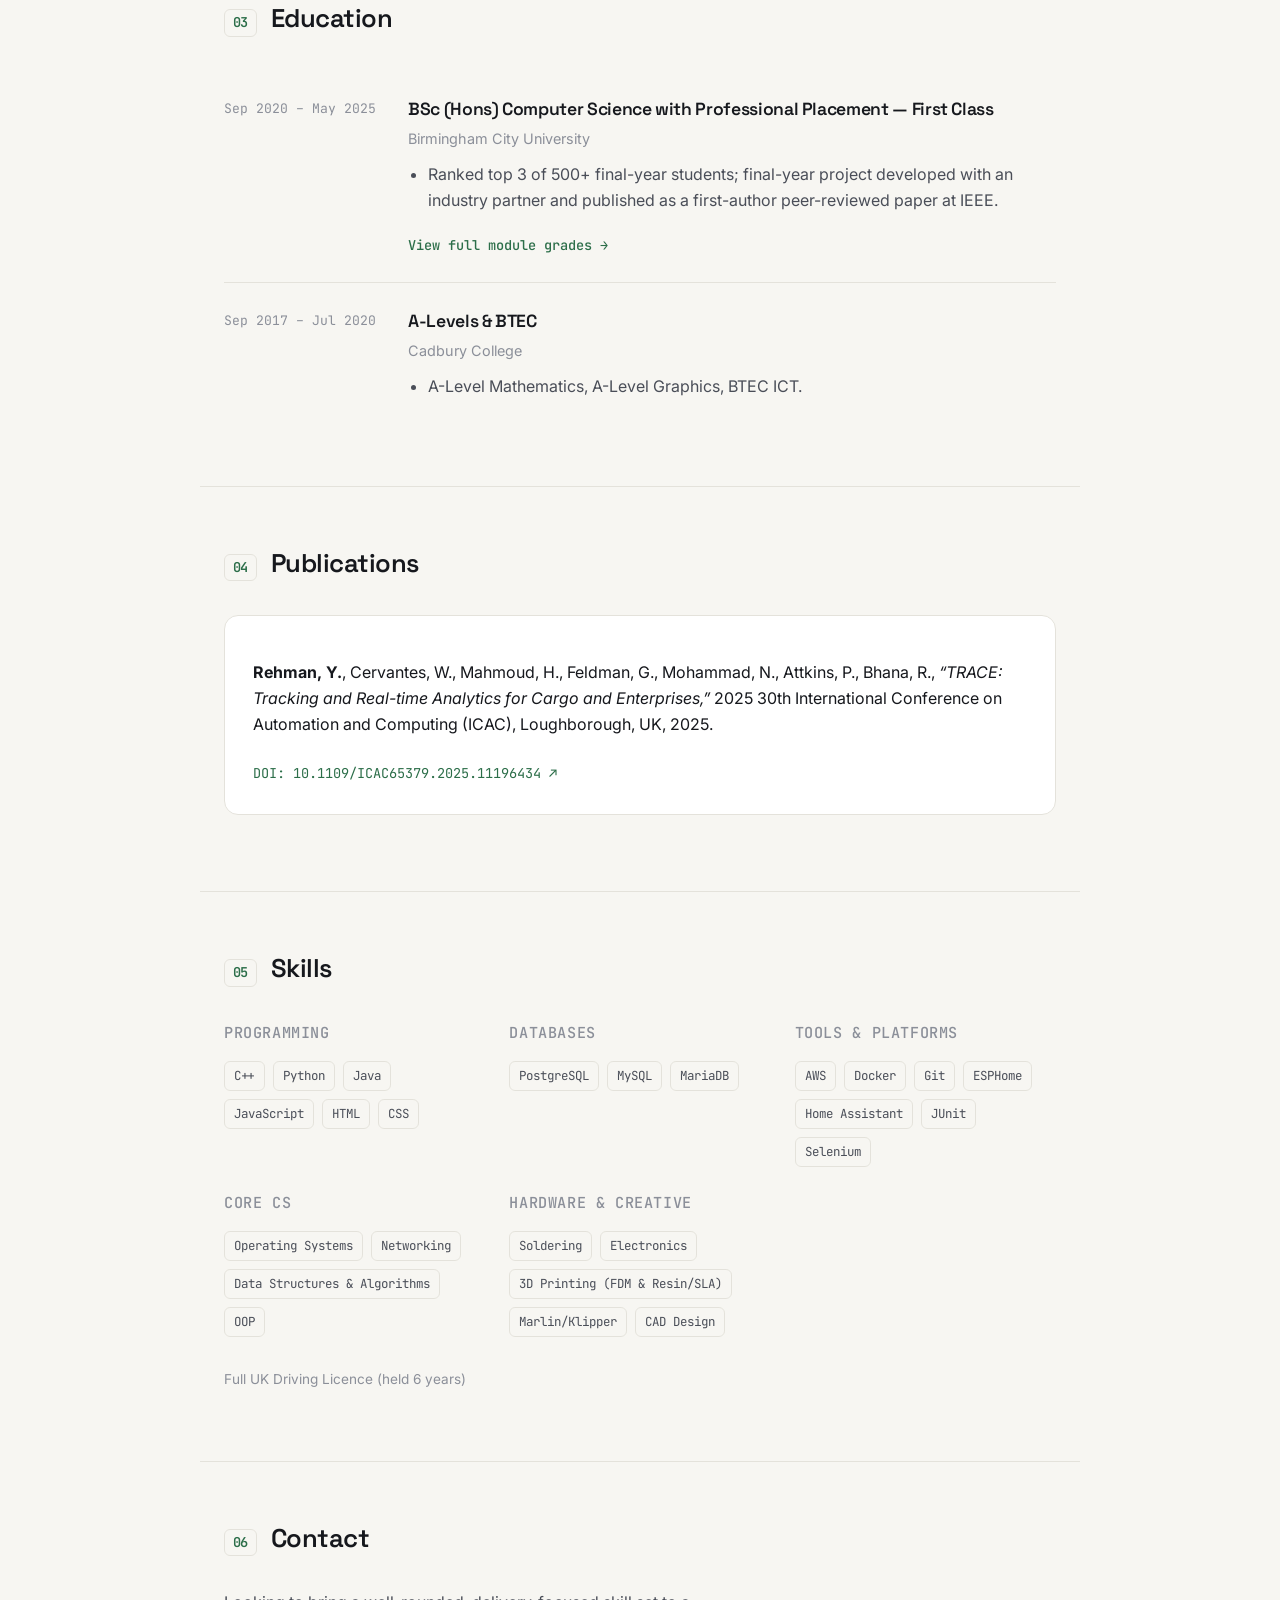
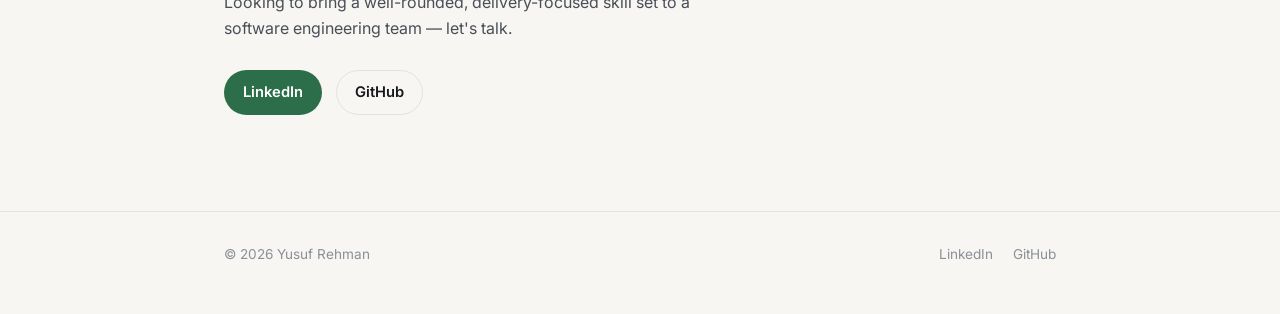
==== commit 30cb8823: "Add README, favicon, and Grades nav link across all pages" ====
--- a/index.html
+++ b/index.html
@@ -5,7 +5,7 @@
 <meta name="viewport" content="width=device-width, initial-scale=1.0">
 <title>Yusuf Rehman — Software Engineer</title>
 <meta name="description" content="Yusuf Rehman — First-Class Computer Science graduate, IoT/software engineer. CV, projects and publications.">
-<link rel="icon" href="data:,">
+<link rel="icon" type="image/svg+xml" href="favicon.svg">
 <link rel="preconnect" href="https://fonts.googleapis.com">
 <link rel="preconnect" href="https://fonts.gstatic.com" crossorigin>
 <link href="https://fonts.googleapis.com/css2?family=Space+Grotesk:wght@500;600;700&family=Inter:wght@400;500;600;700&family=JetBrains+Mono:wght@400;500&display=swap" rel="stylesheet">
@@ -22,6 +22,7 @@
       <a href="#projects">Projects</a>
       <a href="#experience">Experience</a>
       <a href="#education">Education</a>
+      <a href="grades.html">Grades</a>
       <a href="#skills">Skills</a>
       <a href="#contact">Contact</a>
     </nav>
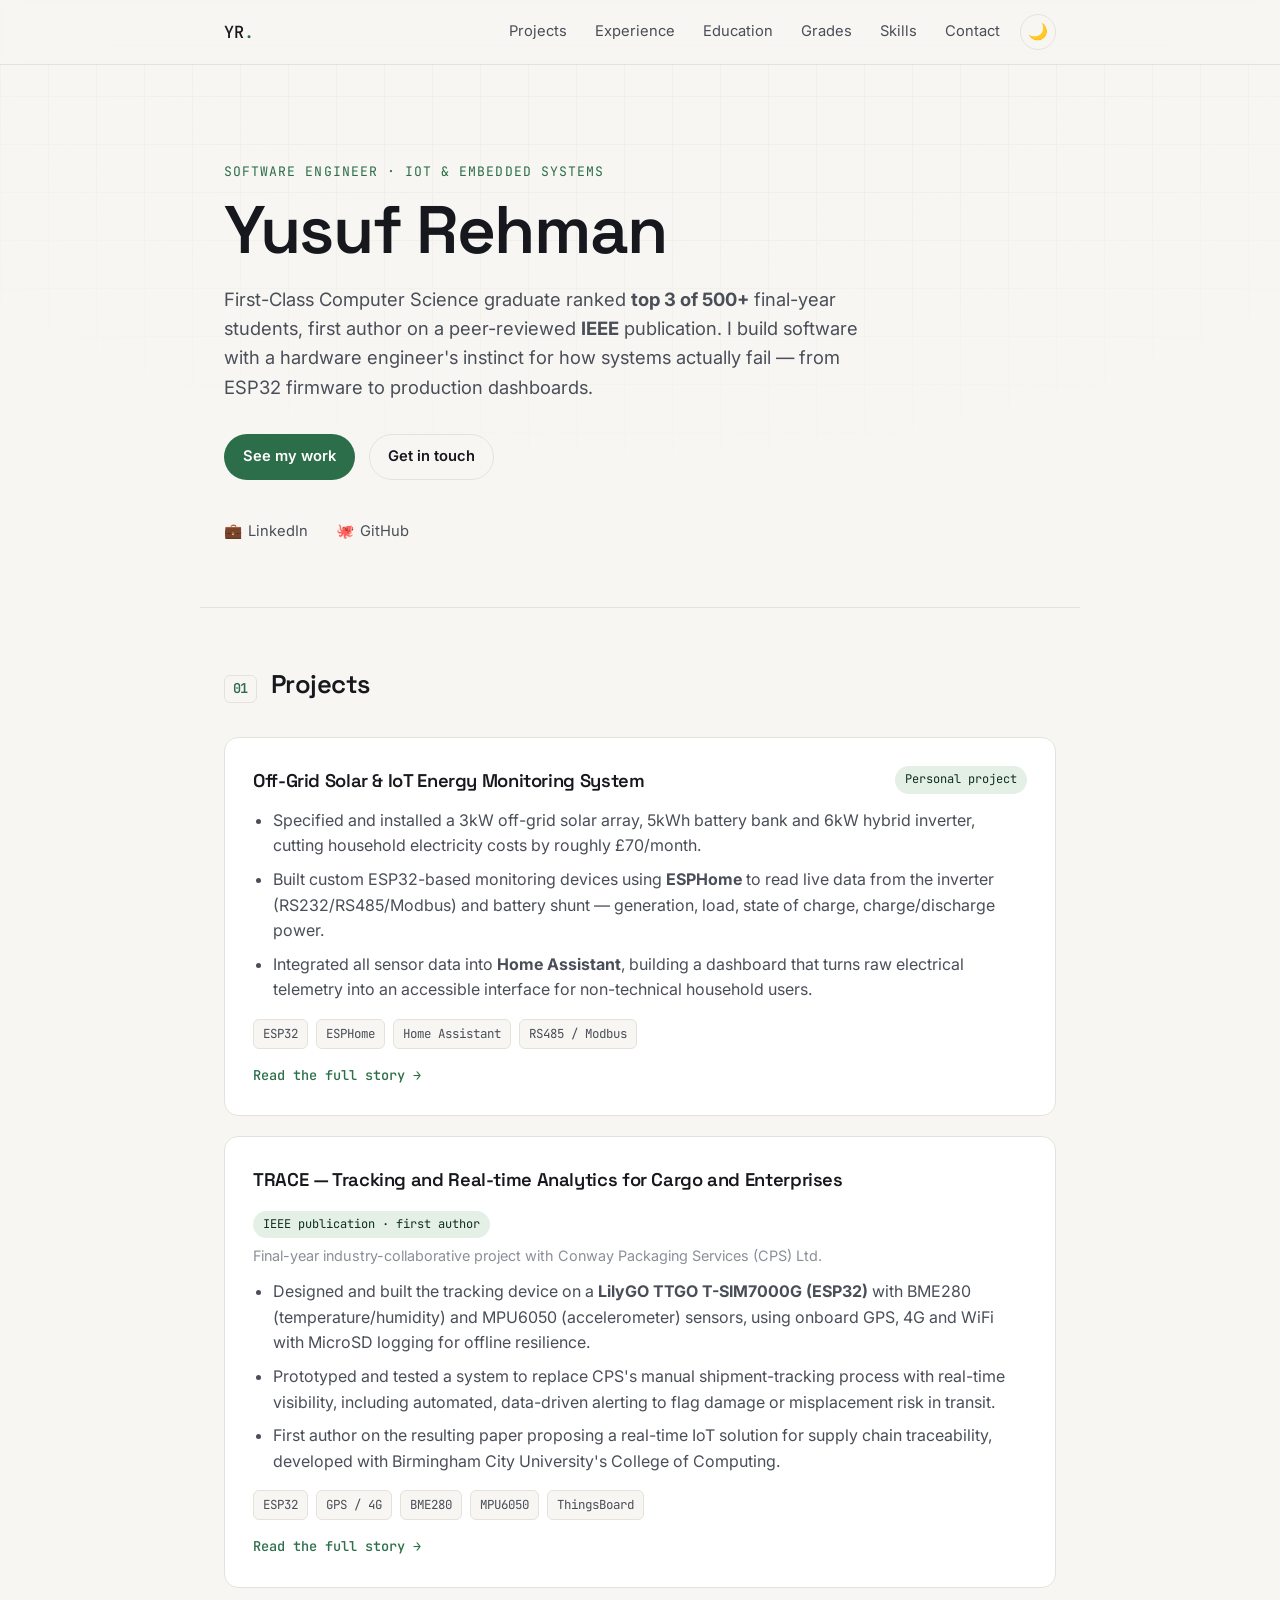
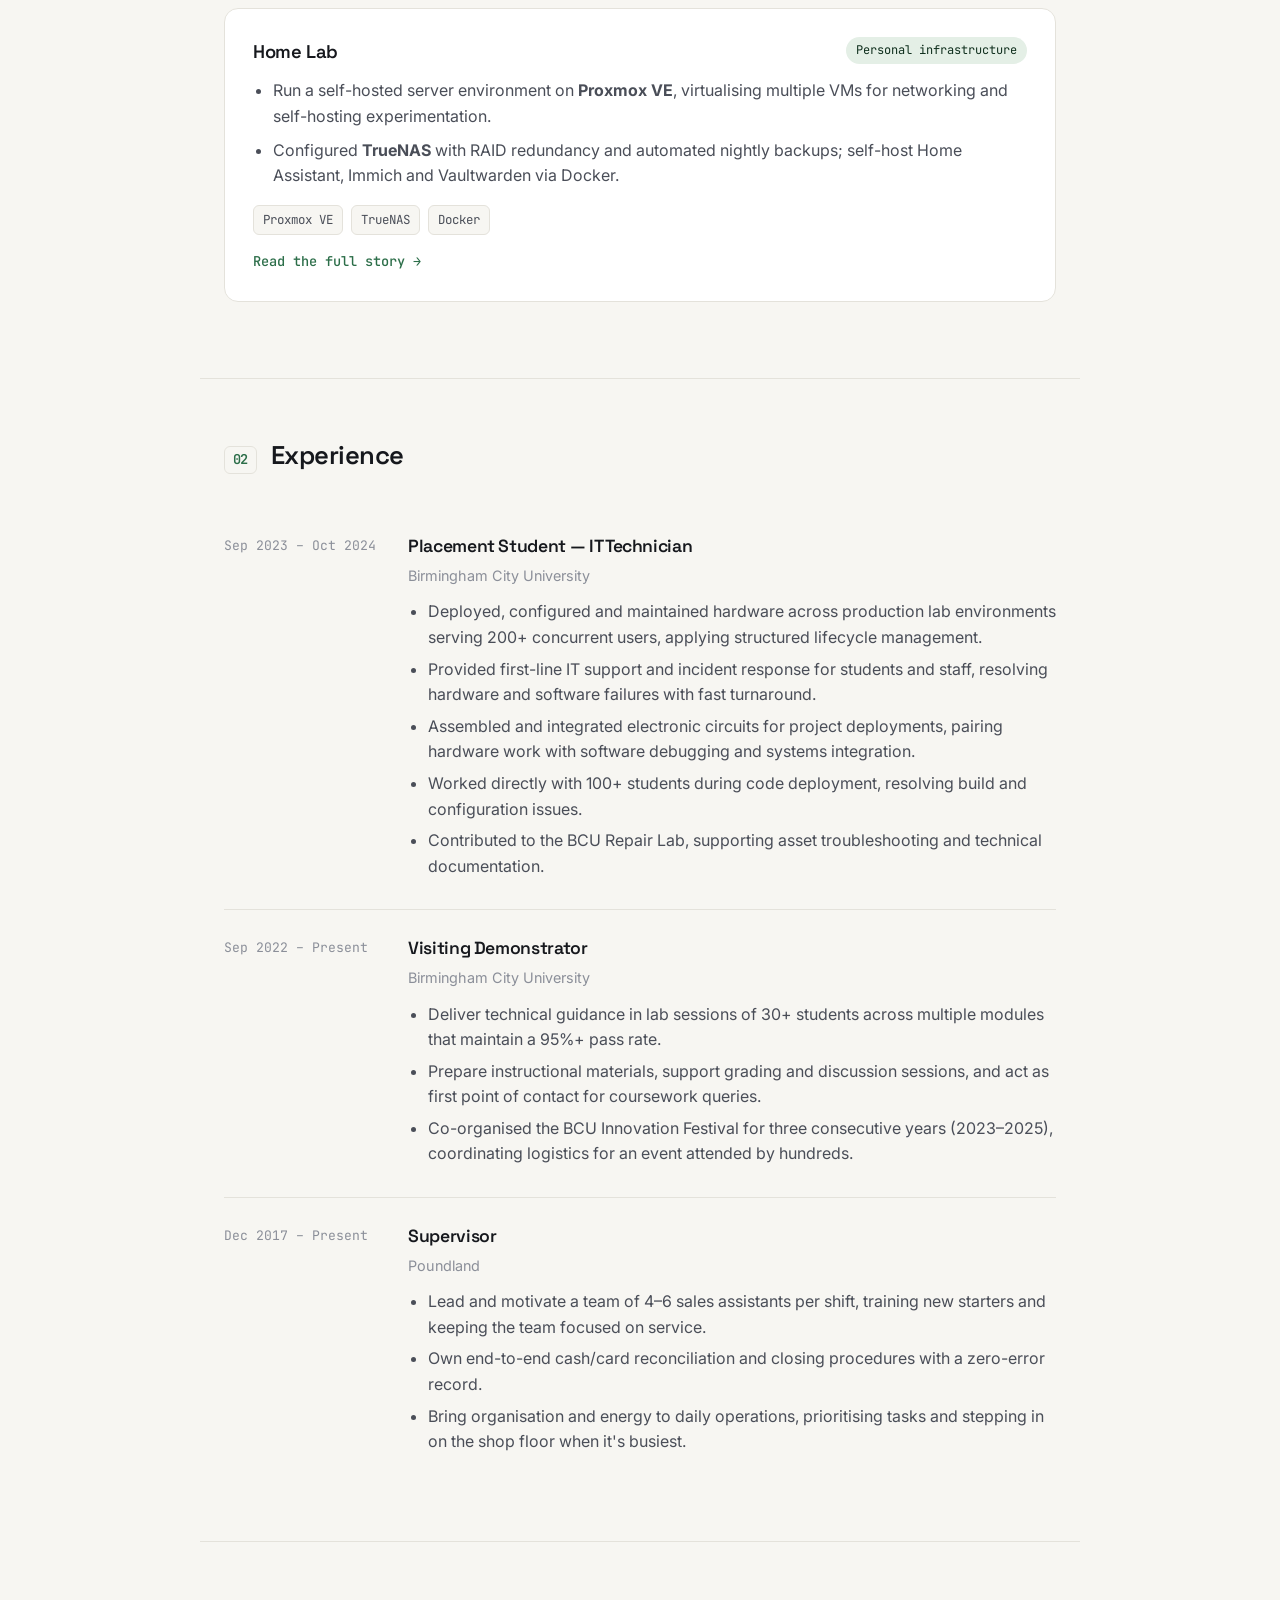
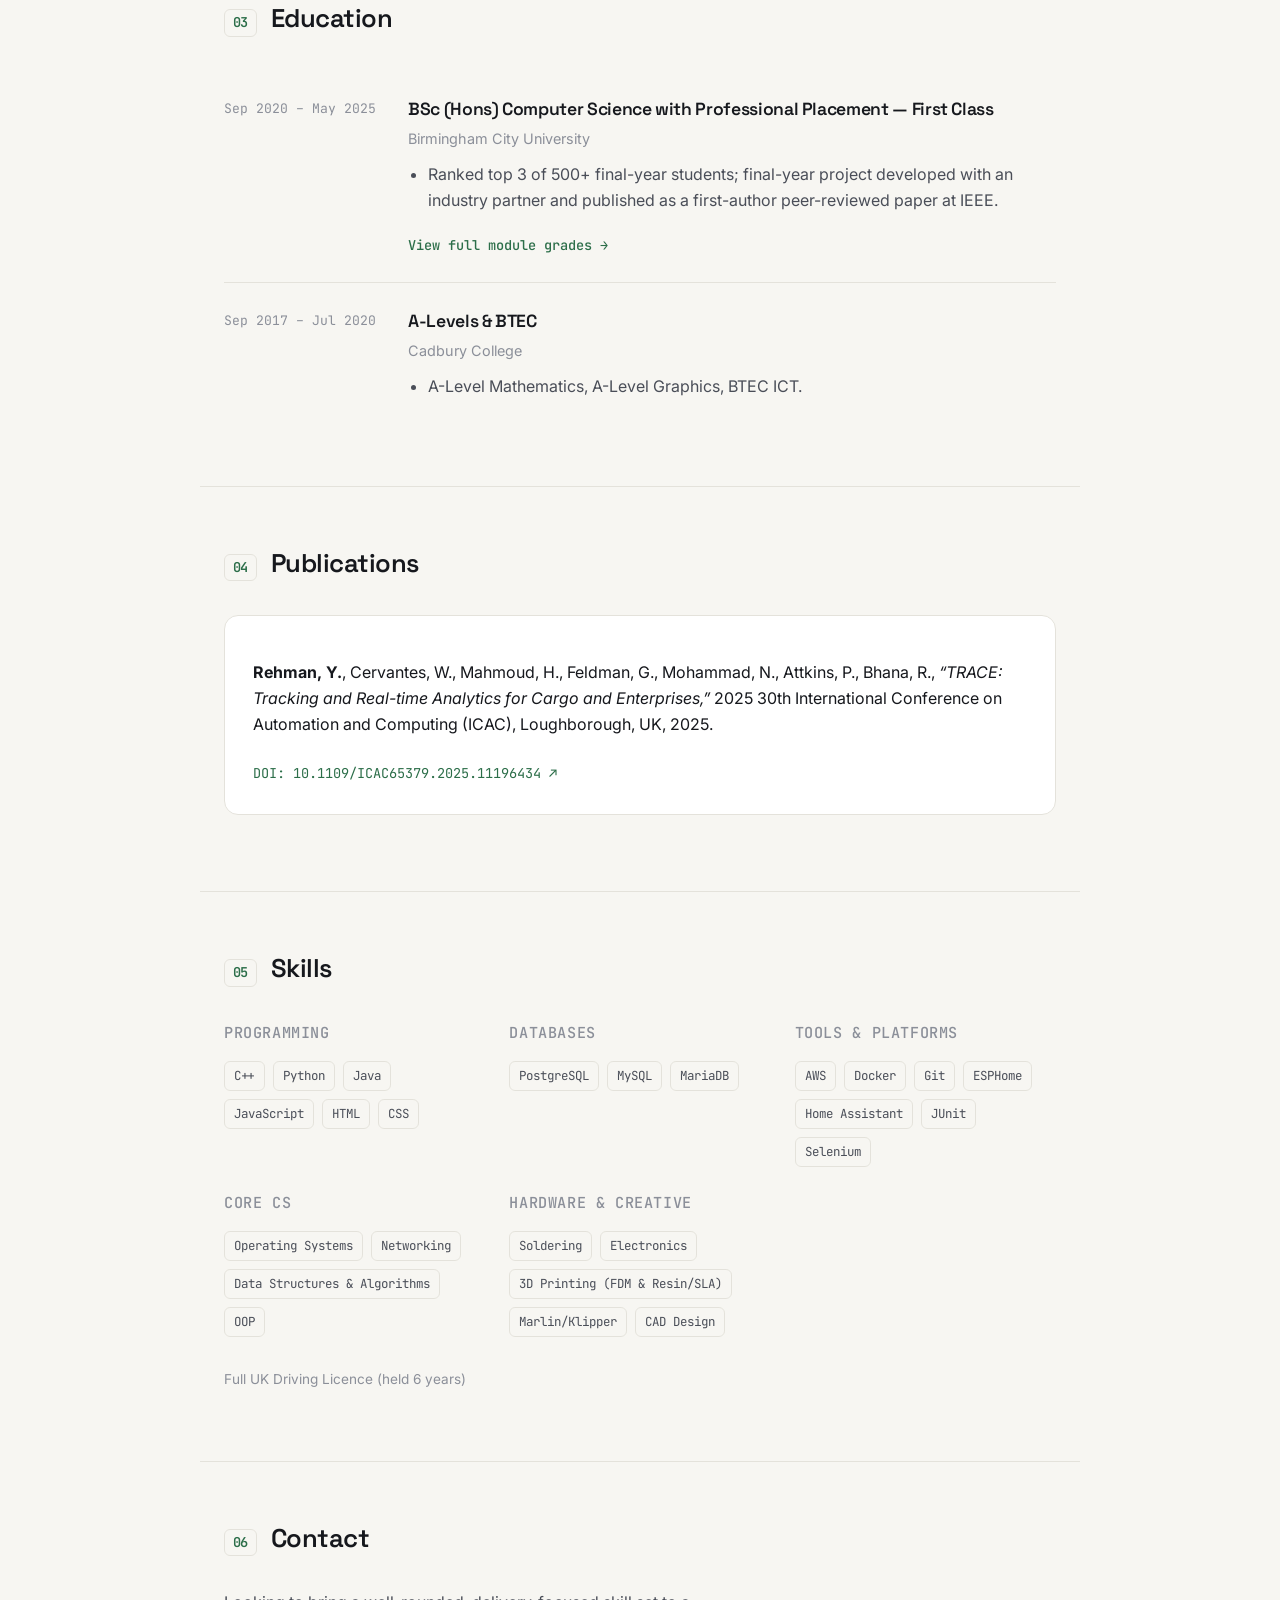
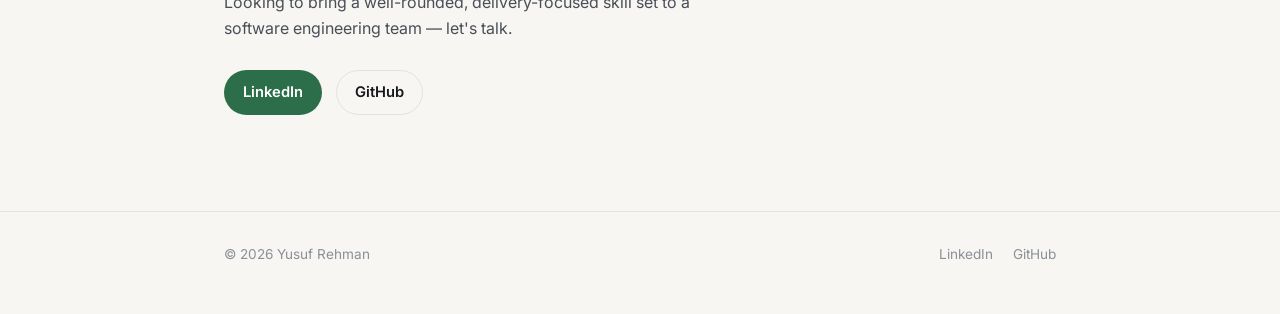
==== commit 4ff20983: "Add manual light/dark theme toggle to topbar Persists the user's choice in localStorage and override" ====
--- a/index.html
+++ b/index.html
@@ -18,14 +18,17 @@
 <header class="topbar">
   <div class="wrap topbar-inner">
     <a class="brand" href="#top">YR<span class="dot">.</span></a>
-    <nav class="nav" aria-label="Primary">
-      <a href="#projects">Projects</a>
-      <a href="#experience">Experience</a>
-      <a href="#education">Education</a>
-      <a href="grades.html">Grades</a>
-      <a href="#skills">Skills</a>
-      <a href="#contact">Contact</a>
-    </nav>
+    <div class="topbar-right">
+      <nav class="nav" aria-label="Primary">
+        <a href="#projects">Projects</a>
+        <a href="#experience">Experience</a>
+        <a href="#education">Education</a>
+        <a href="grades.html">Grades</a>
+        <a href="#skills">Skills</a>
+        <a href="#contact">Contact</a>
+      </nav>
+      <button class="theme-toggle" id="themeToggle" type="button" aria-label="Toggle color theme">🌙</button>
+    </div>
   </div>
 </header>
 
--- a/style.css
+++ b/style.css
@@ -16,7 +16,7 @@
 }
 
 @media (prefers-color-scheme: dark) {
-  :root {
+  :root:not([data-theme="light"]) {
     --bg: #0e0f12;
     --surface: #16181d;
     --ink: #eef0f2;
@@ -29,8 +29,20 @@
   }
 }
 
+:root[data-theme="dark"] {
+  --bg: #0e0f12;
+  --surface: #16181d;
+  --ink: #eef0f2;
+  --ink-soft: #b3b7c1;
+  --ink-faint: #797f8c;
+  --line: #262930;
+  --accent: #58c98a;
+  --accent-ink: #d6f5e3;
+  --accent-soft: #17271e;
+}
+
 * { box-sizing: border-box; }
-html { scroll-behavior: smooth; }
+html { scroll-behavior: smooth; color-scheme: light dark; }
 
 body {
   margin: 0;
@@ -103,6 +115,26 @@
   transition: color .15s ease;
 }
 .nav a:hover { color: var(--ink); }
+
+.topbar-right { display: flex; align-items: center; gap: 20px; }
+
+.theme-toggle {
+  display: inline-flex;
+  align-items: center;
+  justify-content: center;
+  width: 36px;
+  height: 36px;
+  flex-shrink: 0;
+  border-radius: 999px;
+  border: 1px solid var(--line);
+  background: transparent;
+  color: var(--ink);
+  font-size: 1rem;
+  line-height: 1;
+  cursor: pointer;
+  transition: border-color .15s ease, transform .15s ease;
+}
+.theme-toggle:hover { border-color: var(--accent); transform: translateY(-1px); }
 
 /* Buttons */
 .btn {
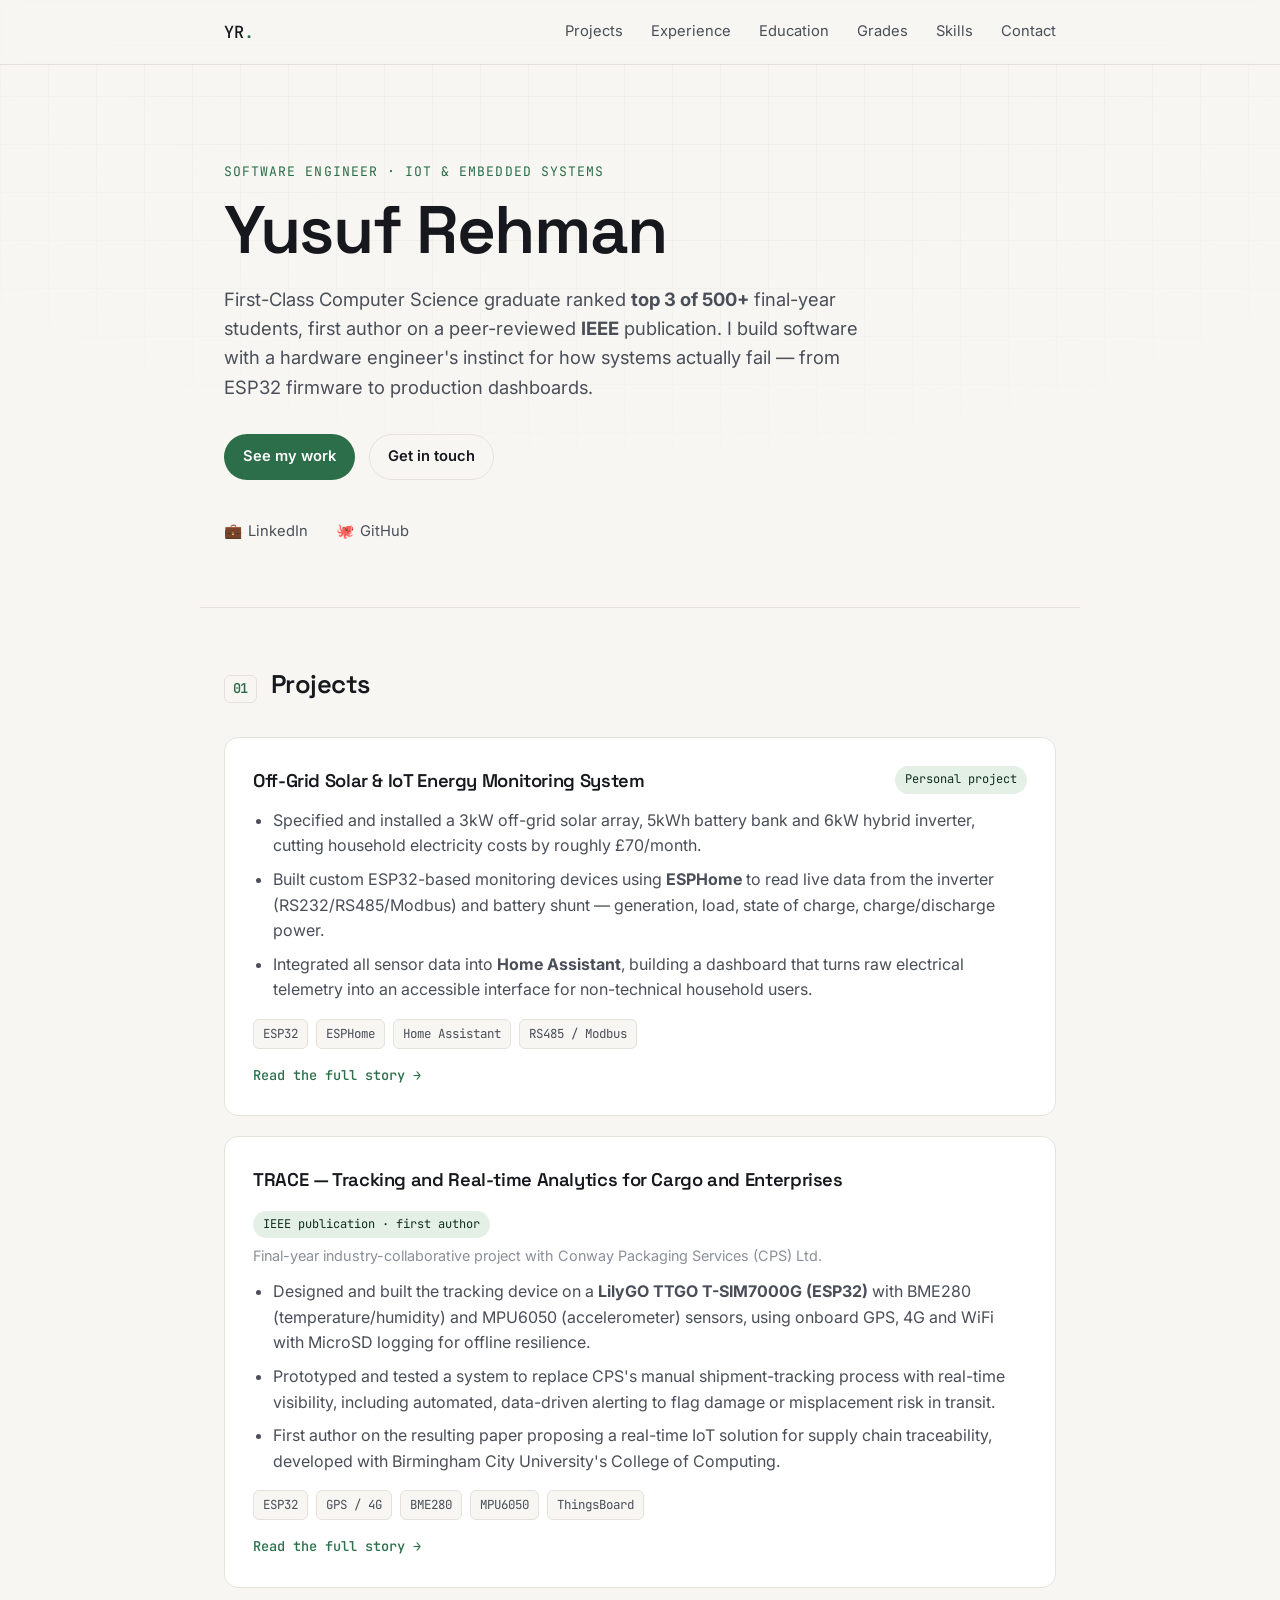
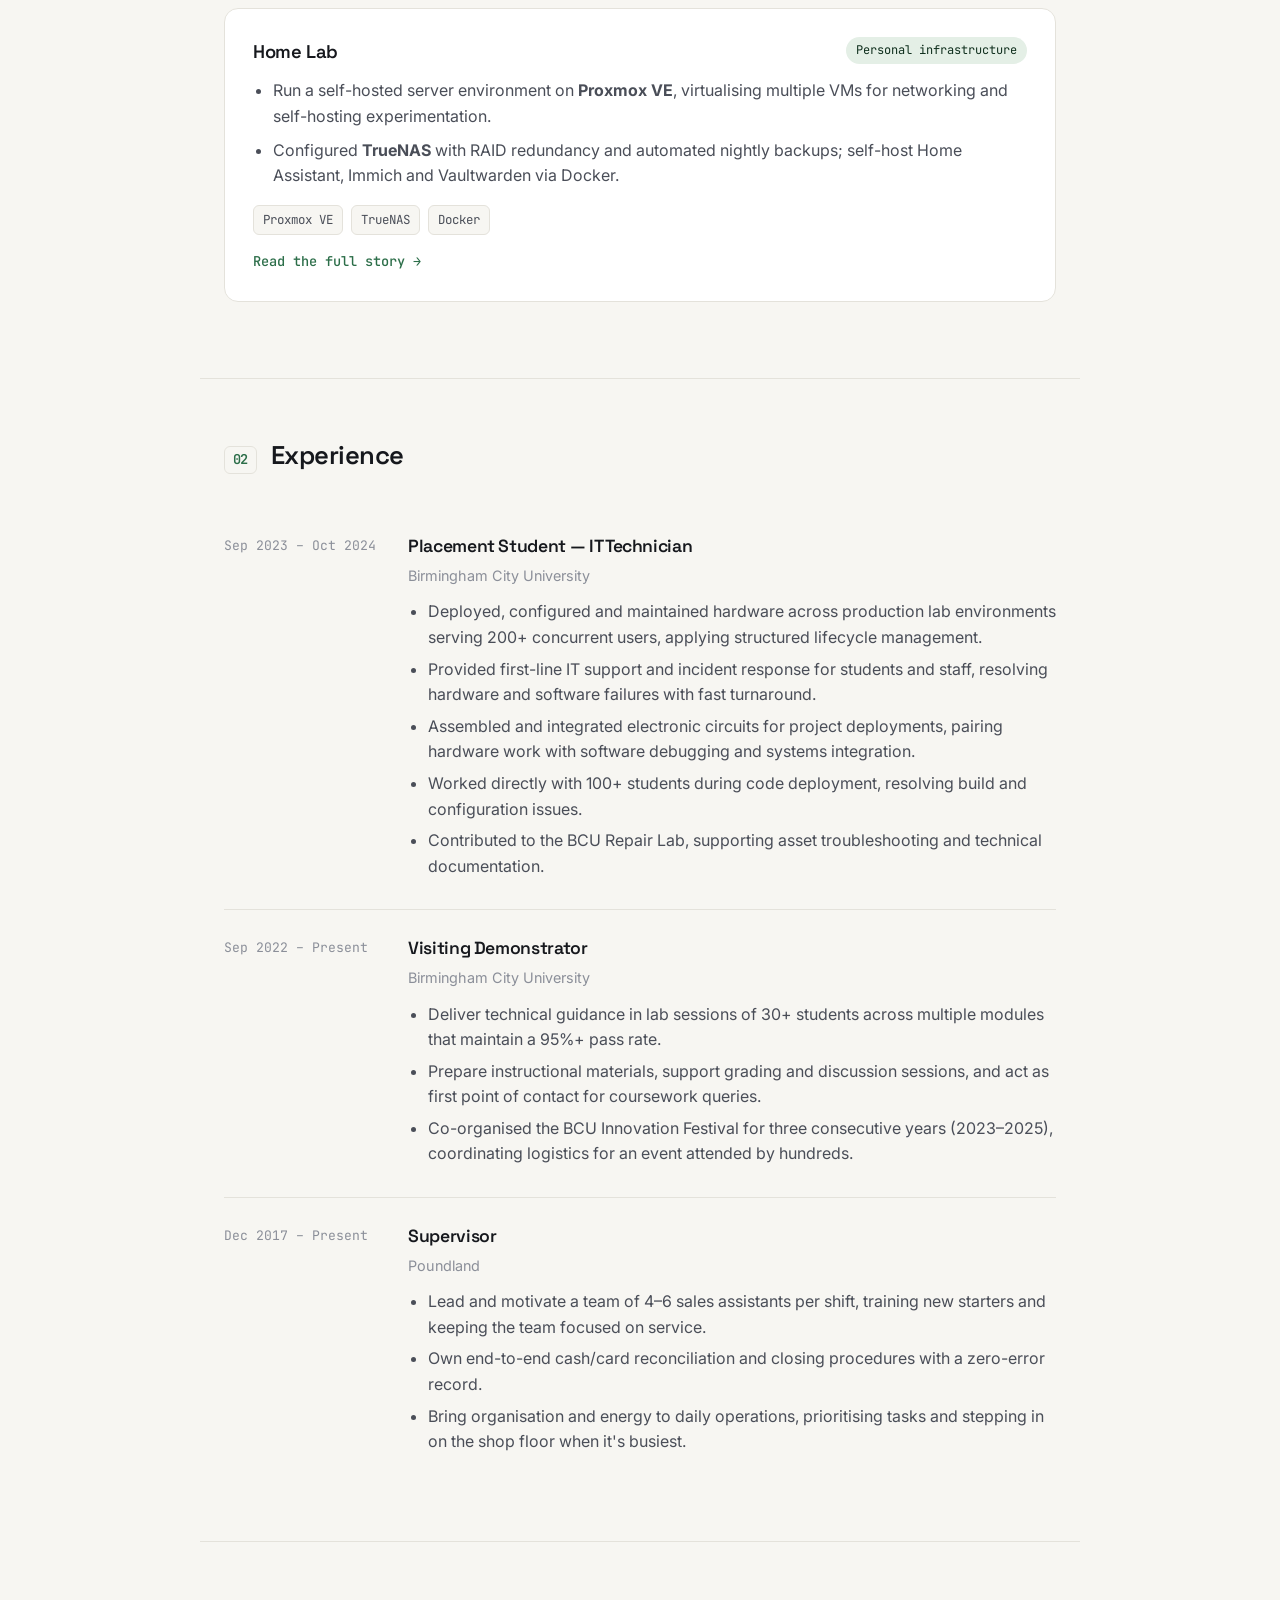
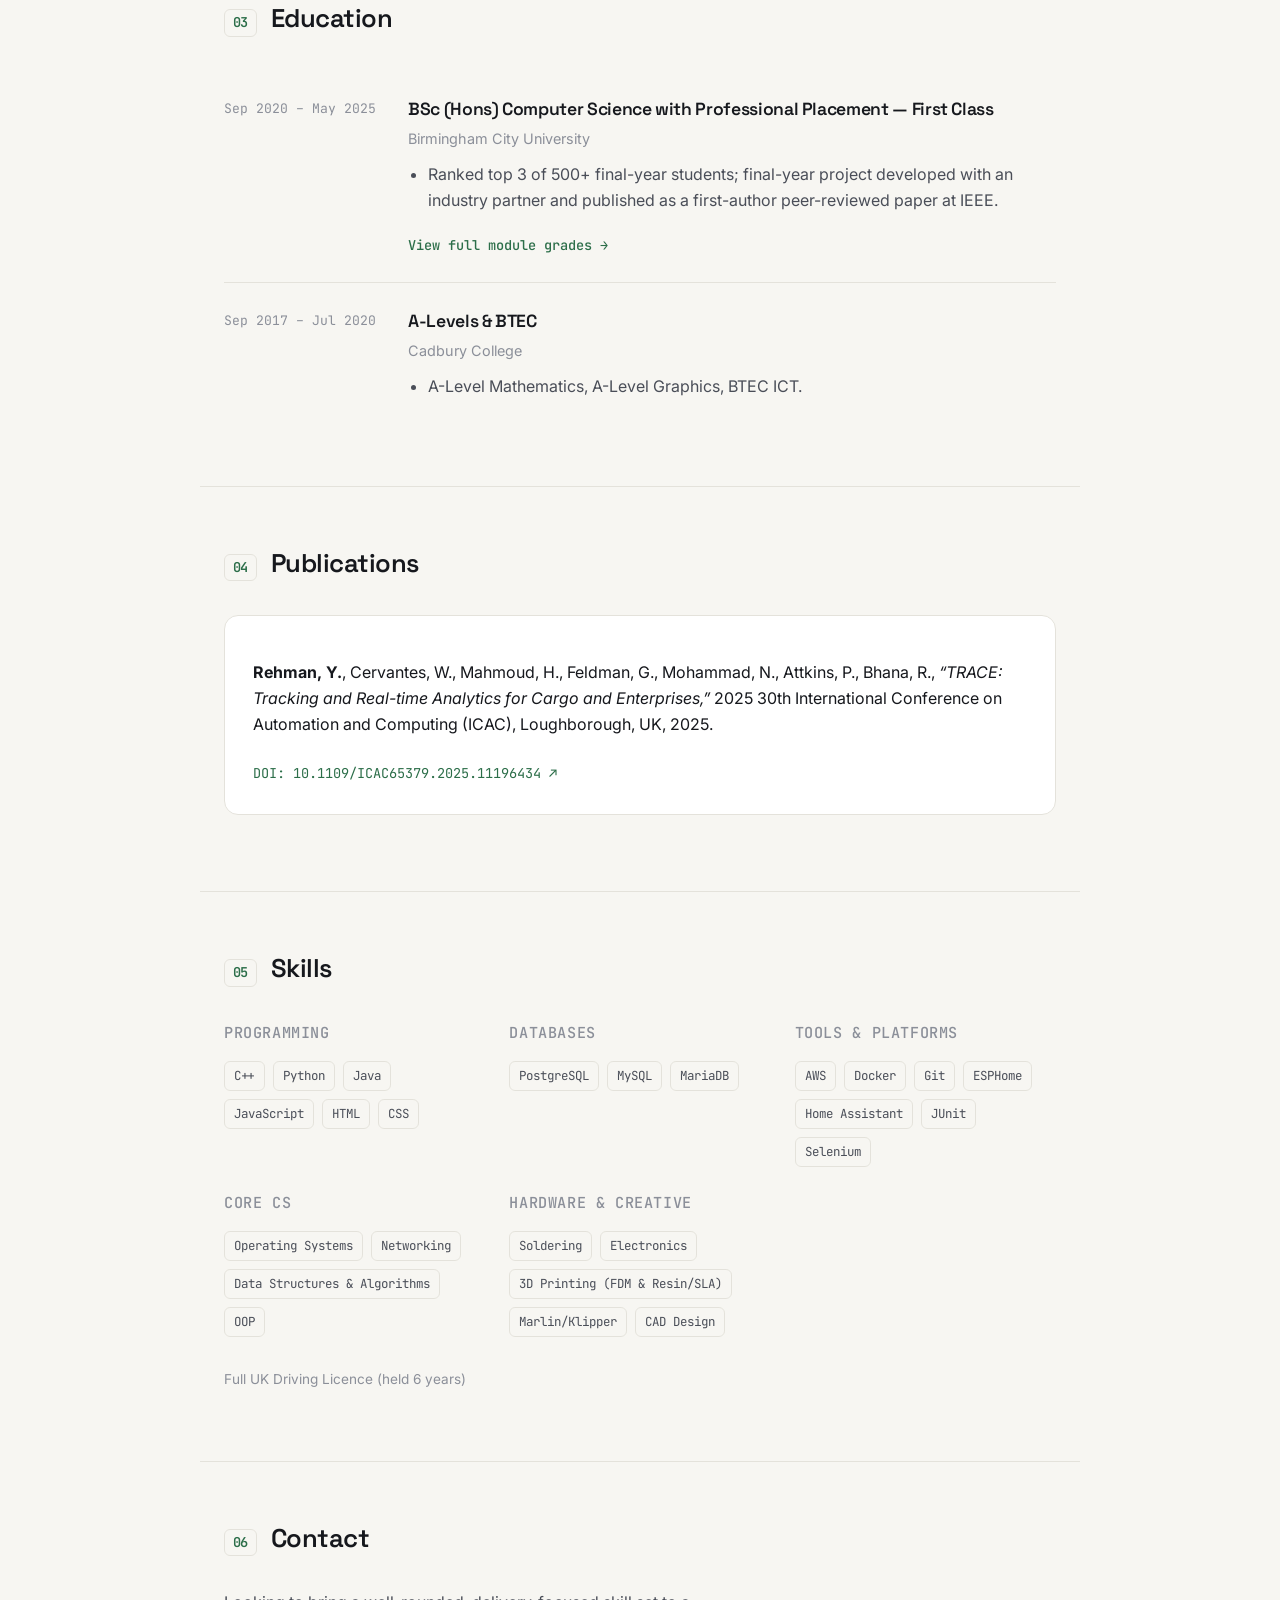
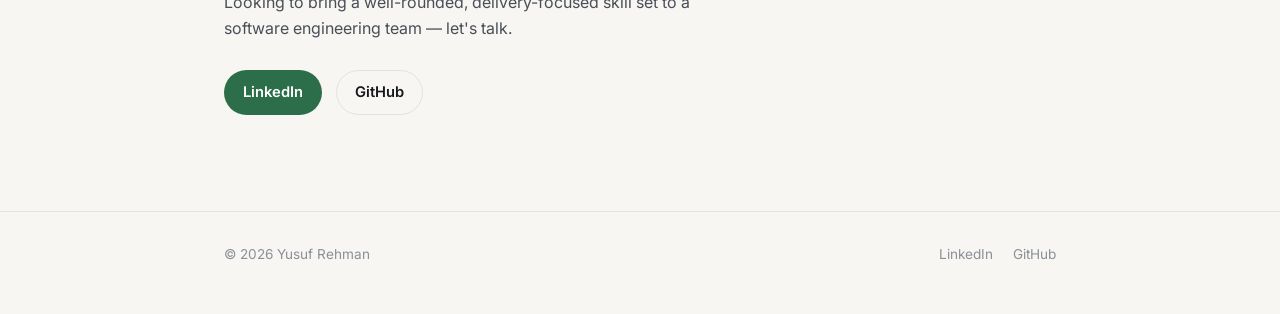
==== commit 1b7d3c02: "Revert "Add manual light/dark theme toggle to topbar" This reverts commit 4ff20983be465a099ceb860cbe" ====
--- a/index.html
+++ b/index.html
@@ -18,17 +18,14 @@
 <header class="topbar">
   <div class="wrap topbar-inner">
     <a class="brand" href="#top">YR<span class="dot">.</span></a>
-    <div class="topbar-right">
-      <nav class="nav" aria-label="Primary">
-        <a href="#projects">Projects</a>
-        <a href="#experience">Experience</a>
-        <a href="#education">Education</a>
-        <a href="grades.html">Grades</a>
-        <a href="#skills">Skills</a>
-        <a href="#contact">Contact</a>
-      </nav>
-      <button class="theme-toggle" id="themeToggle" type="button" aria-label="Toggle color theme">🌙</button>
-    </div>
+    <nav class="nav" aria-label="Primary">
+      <a href="#projects">Projects</a>
+      <a href="#experience">Experience</a>
+      <a href="#education">Education</a>
+      <a href="grades.html">Grades</a>
+      <a href="#skills">Skills</a>
+      <a href="#contact">Contact</a>
+    </nav>
   </div>
 </header>
 
--- a/style.css
+++ b/style.css
@@ -16,7 +16,7 @@
 }
 
 @media (prefers-color-scheme: dark) {
-  :root:not([data-theme="light"]) {
+  :root {
     --bg: #0e0f12;
     --surface: #16181d;
     --ink: #eef0f2;
@@ -29,20 +29,8 @@
   }
 }
 
-:root[data-theme="dark"] {
-  --bg: #0e0f12;
-  --surface: #16181d;
-  --ink: #eef0f2;
-  --ink-soft: #b3b7c1;
-  --ink-faint: #797f8c;
-  --line: #262930;
-  --accent: #58c98a;
-  --accent-ink: #d6f5e3;
-  --accent-soft: #17271e;
-}
-
 * { box-sizing: border-box; }
-html { scroll-behavior: smooth; color-scheme: light dark; }
+html { scroll-behavior: smooth; }
 
 body {
   margin: 0;
@@ -115,26 +103,6 @@
   transition: color .15s ease;
 }
 .nav a:hover { color: var(--ink); }
-
-.topbar-right { display: flex; align-items: center; gap: 20px; }
-
-.theme-toggle {
-  display: inline-flex;
-  align-items: center;
-  justify-content: center;
-  width: 36px;
-  height: 36px;
-  flex-shrink: 0;
-  border-radius: 999px;
-  border: 1px solid var(--line);
-  background: transparent;
-  color: var(--ink);
-  font-size: 1rem;
-  line-height: 1;
-  cursor: pointer;
-  transition: border-color .15s ease, transform .15s ease;
-}
-.theme-toggle:hover { border-color: var(--accent); transform: translateY(-1px); }
 
 /* Buttons */
 .btn {
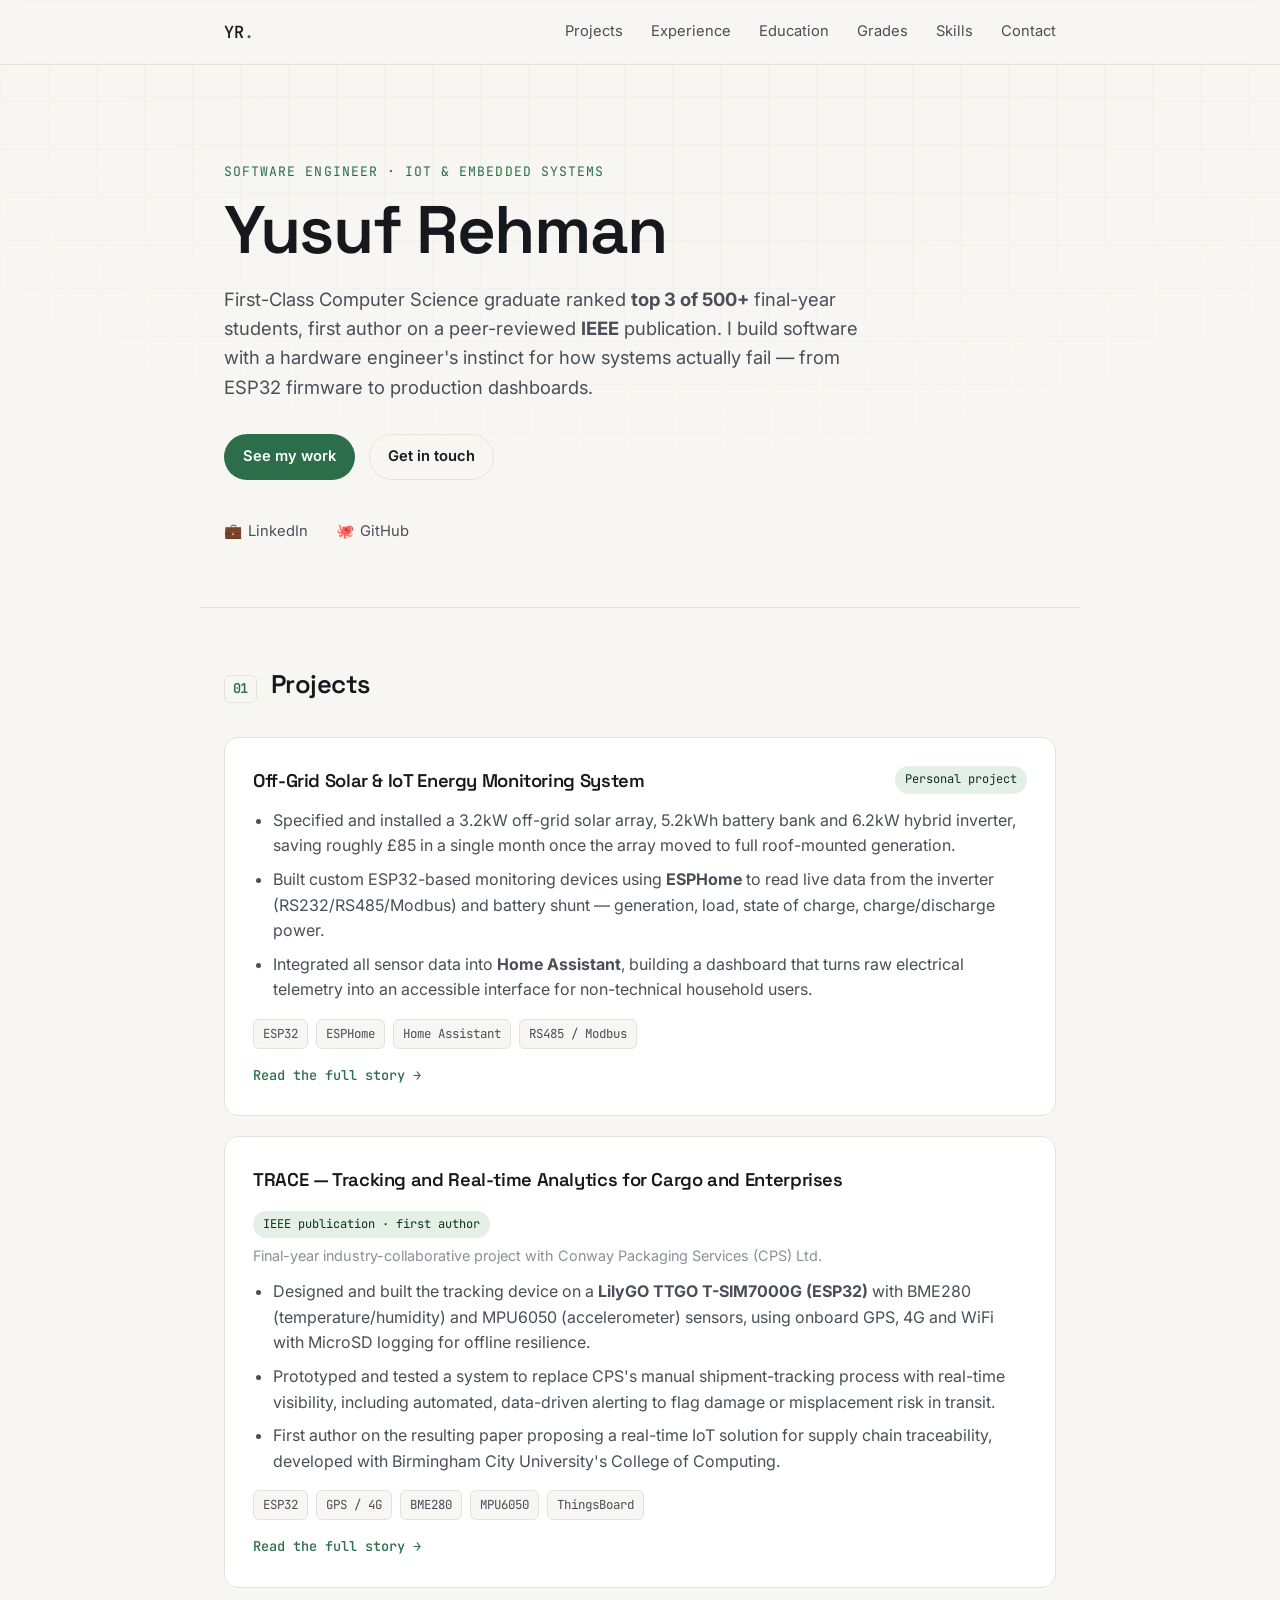
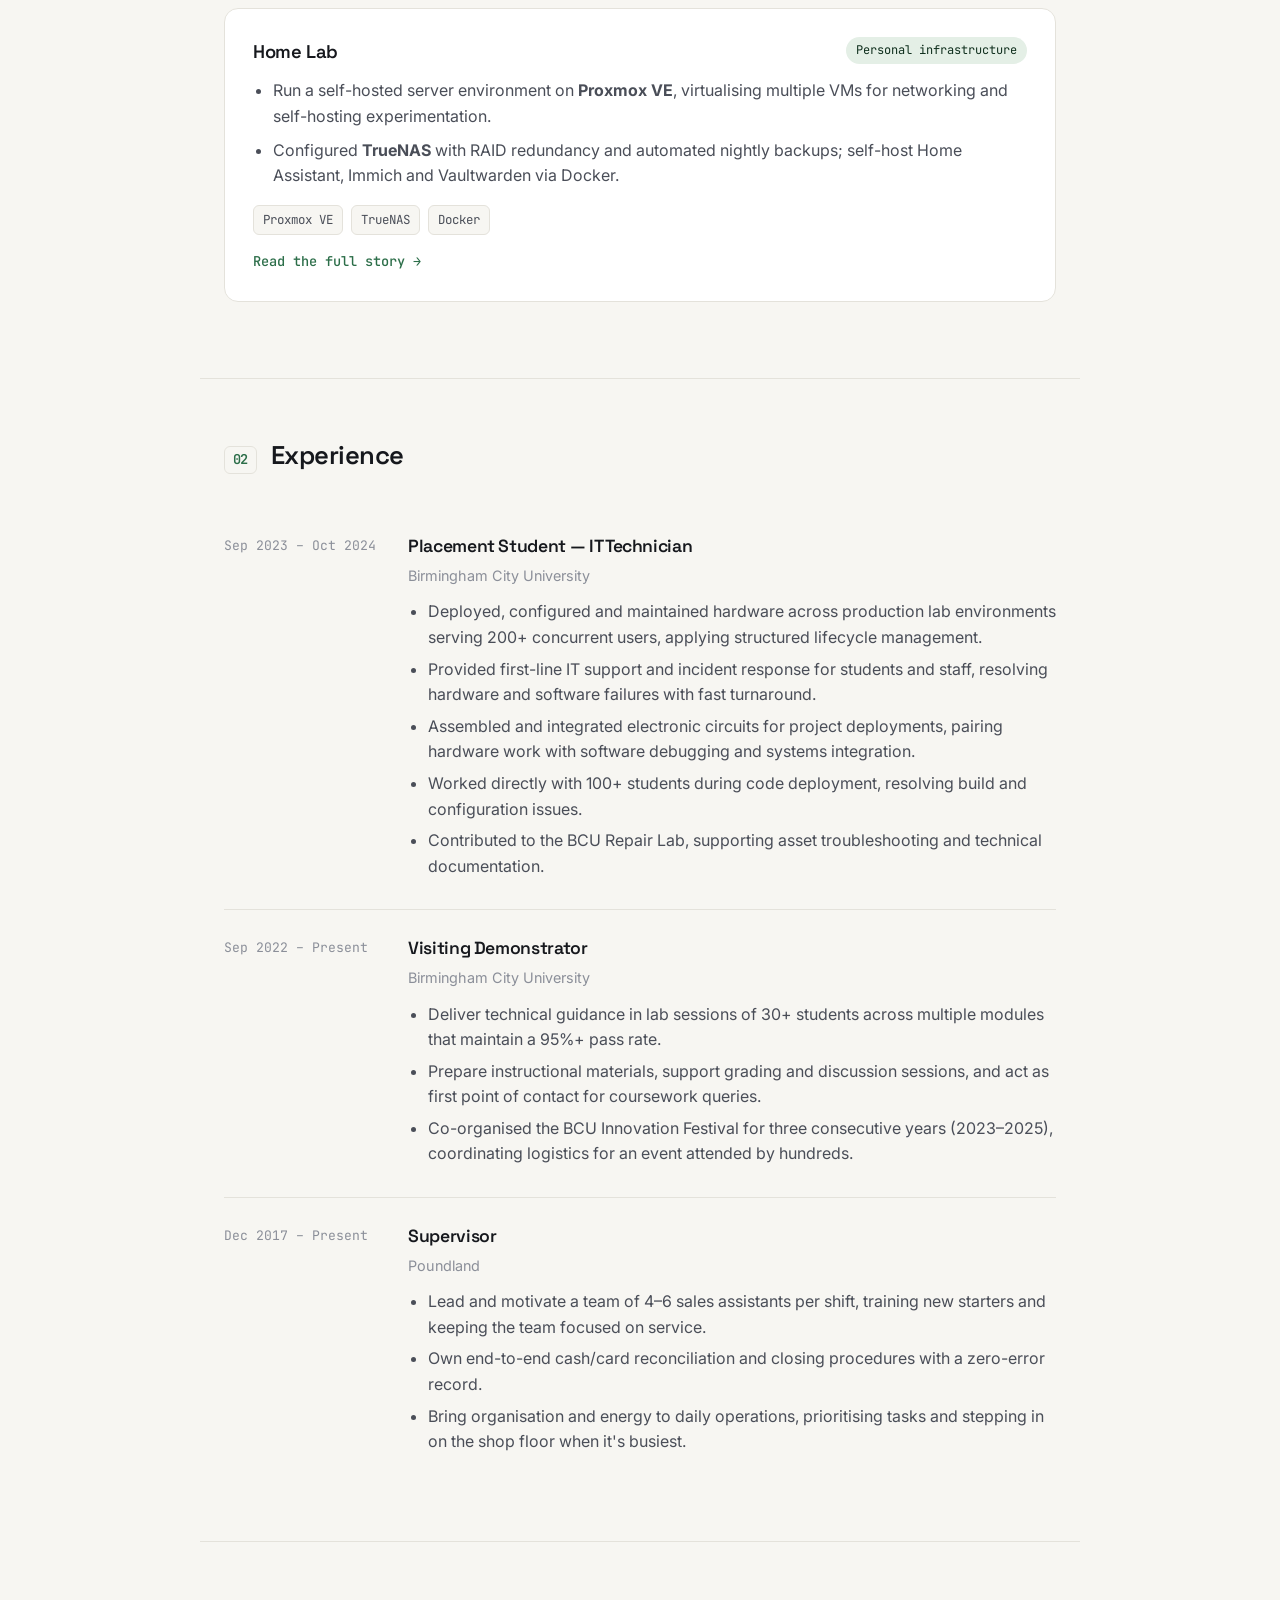
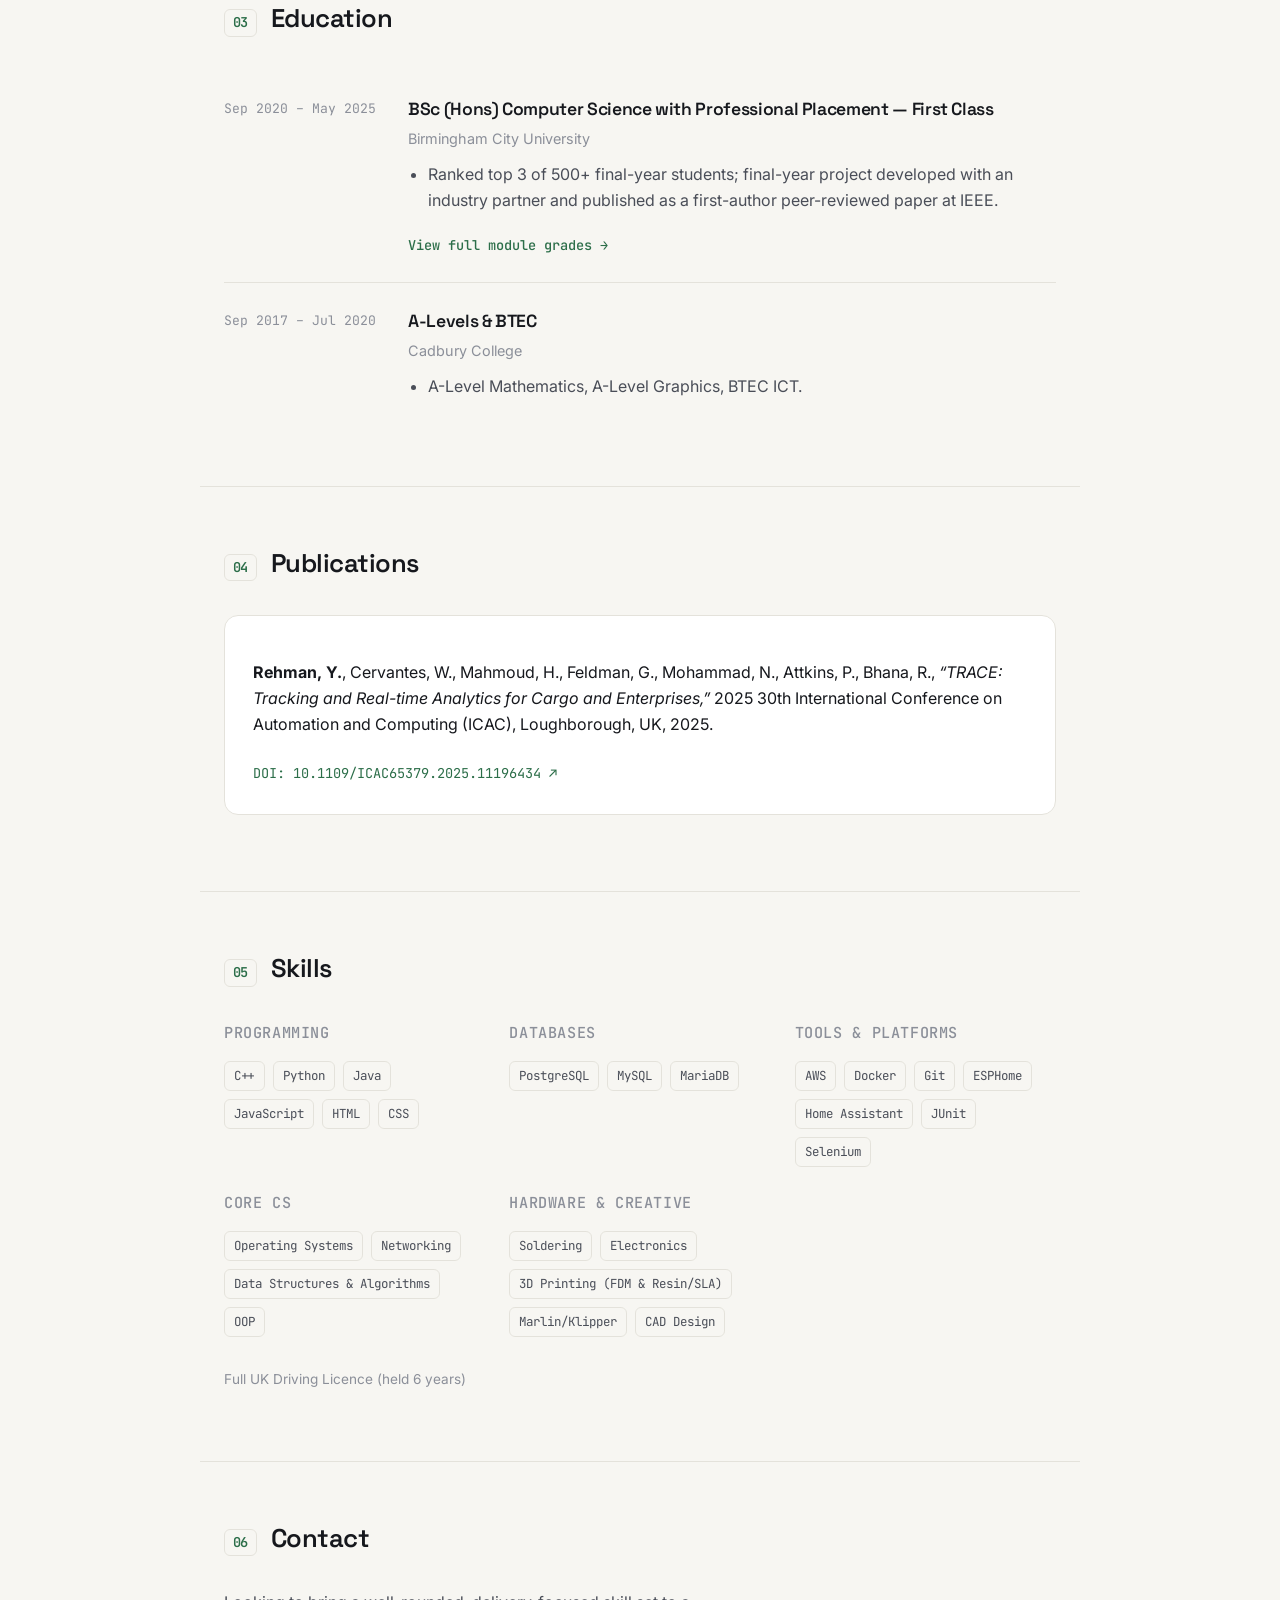
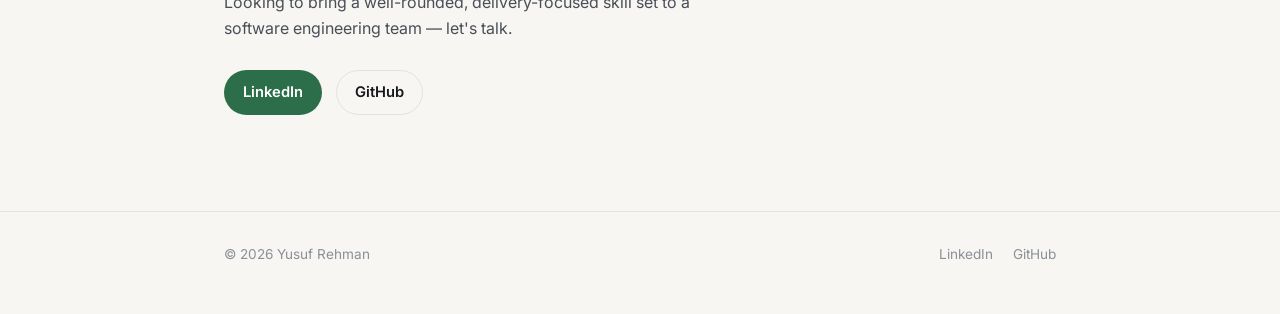
==== commit 7929802b: "Add mobile hamburger nav menu and fix Off-Grid Solar figures Nav links were completely inaccessible " ====
--- a/index.html
+++ b/index.html
@@ -5,6 +5,15 @@
 <meta name="viewport" content="width=device-width, initial-scale=1.0">
 <title>Yusuf Rehman — Software Engineer</title>
 <meta name="description" content="Yusuf Rehman — First-Class Computer Science graduate, IoT/software engineer. CV, projects and publications.">
+<meta property="og:type" content="website">
+<meta property="og:url" content="https://fury148.github.io/cvweb/">
+<meta property="og:title" content="Yusuf Rehman — Software Engineer">
+<meta property="og:description" content="First-Class Computer Science graduate, IoT/software engineer. CV, projects and publications.">
+<meta property="og:image" content="https://fury148.github.io/cvweb/og-image.png">
+<meta name="twitter:card" content="summary_large_image">
+<meta name="twitter:title" content="Yusuf Rehman — Software Engineer">
+<meta name="twitter:description" content="First-Class Computer Science graduate, IoT/software engineer. CV, projects and publications.">
+<meta name="twitter:image" content="https://fury148.github.io/cvweb/og-image.png">
 <link rel="icon" type="image/svg+xml" href="favicon.svg">
 <link rel="preconnect" href="https://fonts.googleapis.com">
 <link rel="preconnect" href="https://fonts.gstatic.com" crossorigin>
@@ -18,7 +27,7 @@
 <header class="topbar">
   <div class="wrap topbar-inner">
     <a class="brand" href="#top">YR<span class="dot">.</span></a>
-    <nav class="nav" aria-label="Primary">
+    <nav class="nav" id="primaryNav" aria-label="Primary">
       <a href="#projects">Projects</a>
       <a href="#experience">Experience</a>
       <a href="#education">Education</a>
@@ -26,6 +35,9 @@
       <a href="#skills">Skills</a>
       <a href="#contact">Contact</a>
     </nav>
+    <button class="nav-toggle" id="navToggle" type="button" aria-label="Toggle menu" aria-expanded="false" aria-controls="primaryNav">
+      <span></span><span></span><span></span>
+    </button>
   </div>
 </header>
 
@@ -58,7 +70,7 @@
         <span class="tag">Personal project</span>
       </div>
       <ul>
-        <li>Specified and installed a 3kW off-grid solar array, 5kWh battery bank and 6kW hybrid inverter, cutting household electricity costs by roughly £70/month.</li>
+        <li>Specified and installed a 3.2kW off-grid solar array, 5.2kWh battery bank and 6.2kW hybrid inverter, saving roughly £85 in a single month once the array moved to full roof-mounted generation.</li>
         <li>Built custom ESP32-based monitoring devices using <strong>ESPHome</strong> to read live data from the inverter (RS232/RS485/Modbus) and battery shunt — generation, load, state of charge, charge/discharge power.</li>
         <li>Integrated all sensor data into <strong>Home Assistant</strong>, building a dashboard that turns raw electrical telemetry into an accessible interface for non-technical household users.</li>
       </ul>
--- a/style.css
+++ b/style.css
@@ -104,6 +104,32 @@
 }
 .nav a:hover { color: var(--ink); }
 
+.nav-toggle {
+  display: none;
+  flex-direction: column;
+  justify-content: center;
+  align-items: center;
+  gap: 6px;
+  width: 36px;
+  height: 36px;
+  flex-shrink: 0;
+  border: 1px solid var(--line);
+  border-radius: 8px;
+  background: transparent;
+  cursor: pointer;
+}
+.nav-toggle span {
+  display: block;
+  width: 18px;
+  height: 2px;
+  background: var(--ink);
+  border-radius: 2px;
+  transition: transform .2s ease, opacity .2s ease;
+}
+.nav-toggle.open span:nth-child(1) { transform: translateY(8px) rotate(45deg); }
+.nav-toggle.open span:nth-child(2) { opacity: 0; }
+.nav-toggle.open span:nth-child(3) { transform: translateY(-8px) rotate(-45deg); }
+
 /* Buttons */
 .btn {
   display: inline-flex;
@@ -305,7 +331,22 @@
 
 /* Responsive */
 @media (max-width: 640px) {
-  .nav { display: none; }
+  .nav-toggle { display: flex; }
+  .nav {
+    display: none;
+    position: absolute;
+    top: 64px;
+    left: 0;
+    right: 0;
+    flex-direction: column;
+    gap: 0;
+    background: var(--bg);
+    border-bottom: 1px solid var(--line);
+    padding: 4px 24px 12px;
+  }
+  .nav.open { display: flex; }
+  .nav a { padding: 12px 0; border-top: 1px solid var(--line); }
+  .nav a:first-child { border-top: none; }
   .hero { padding: 64px 20px 48px; }
   .tl-item { grid-template-columns: 1fr; gap: 6px; }
   .card { padding: 20px; }
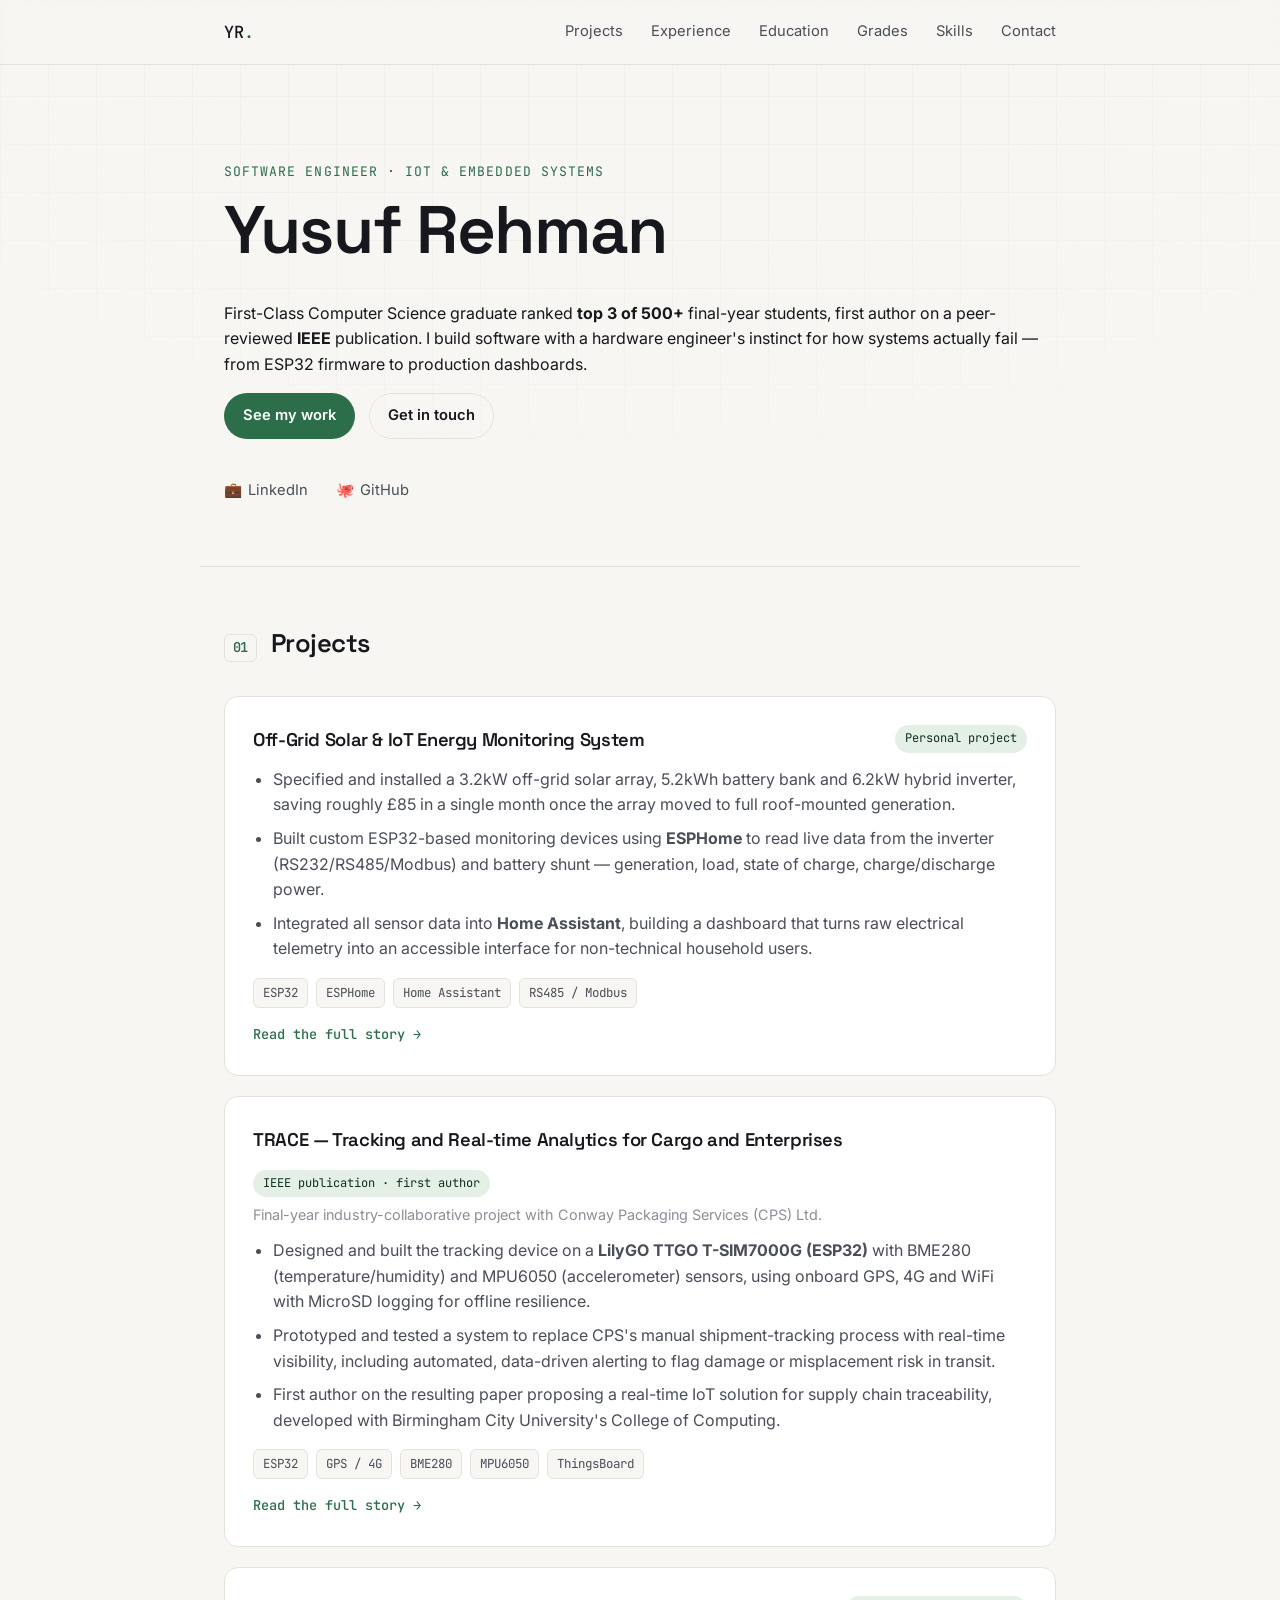
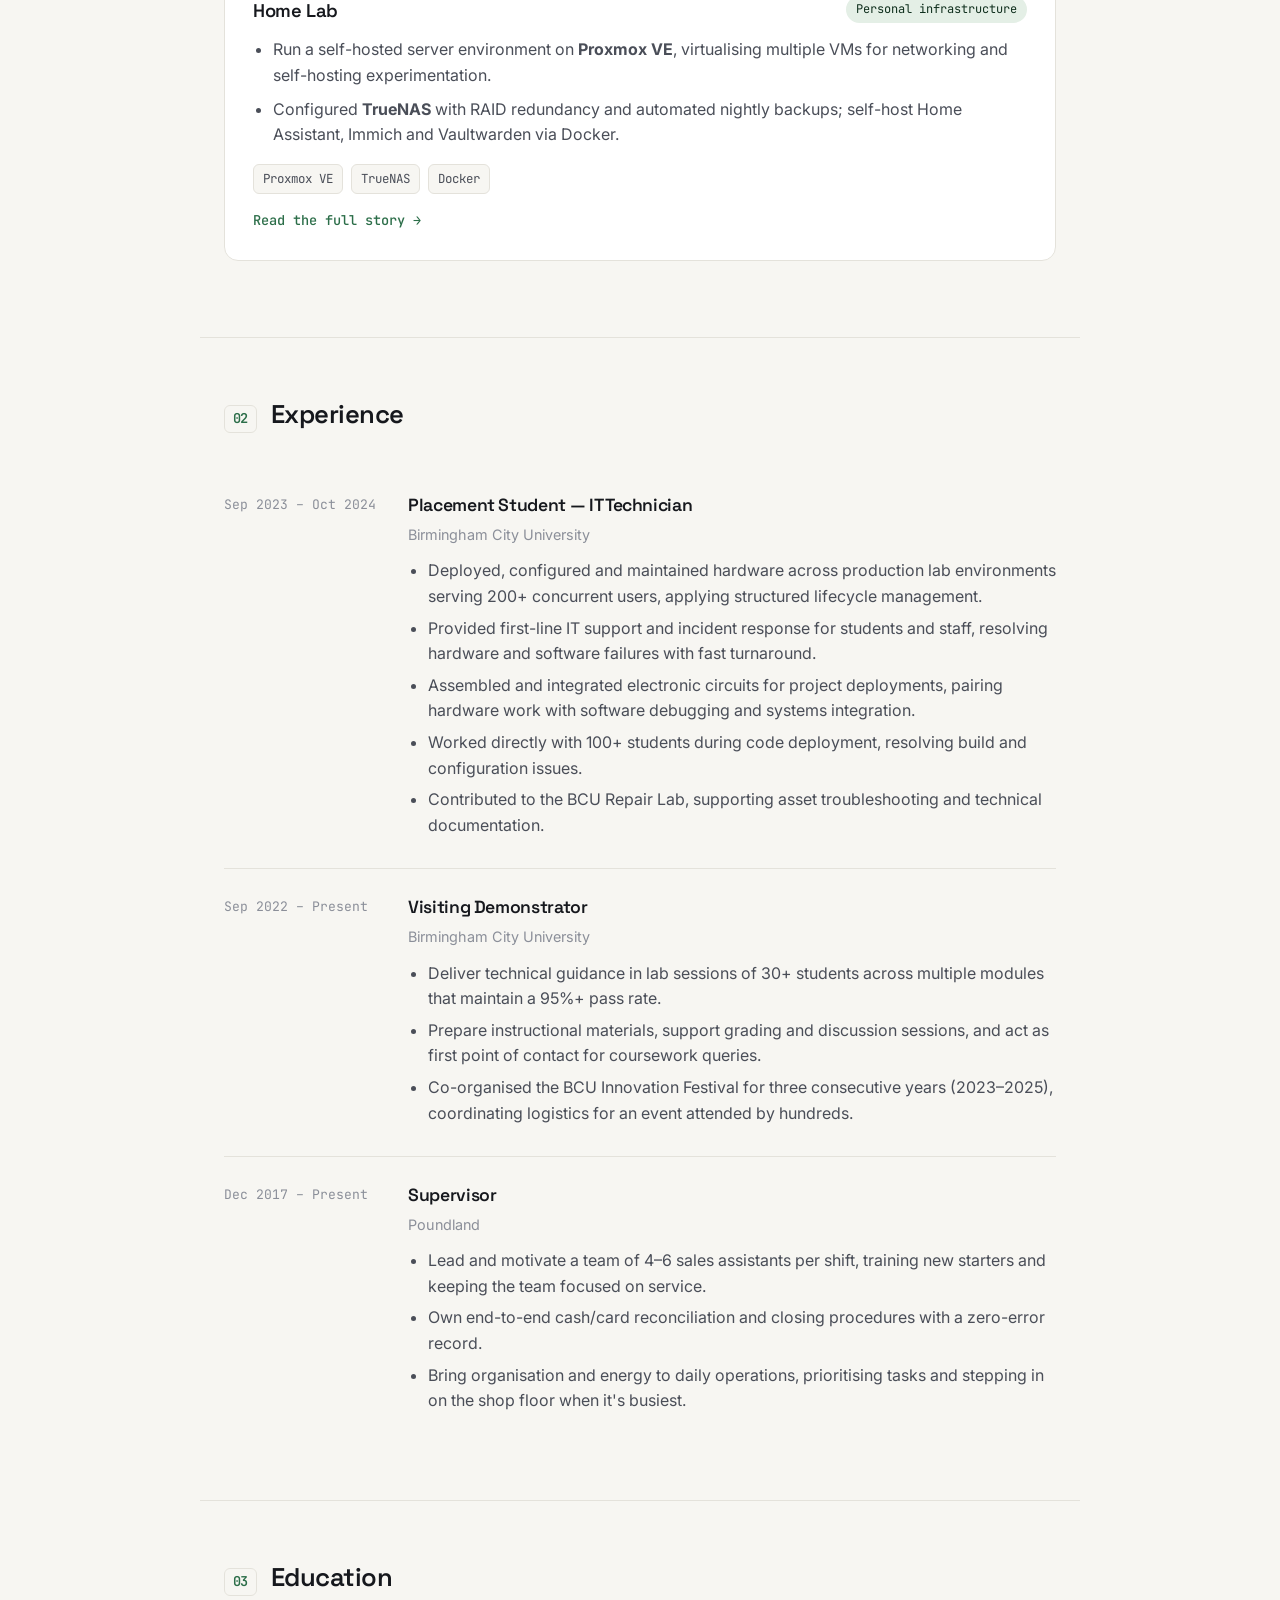
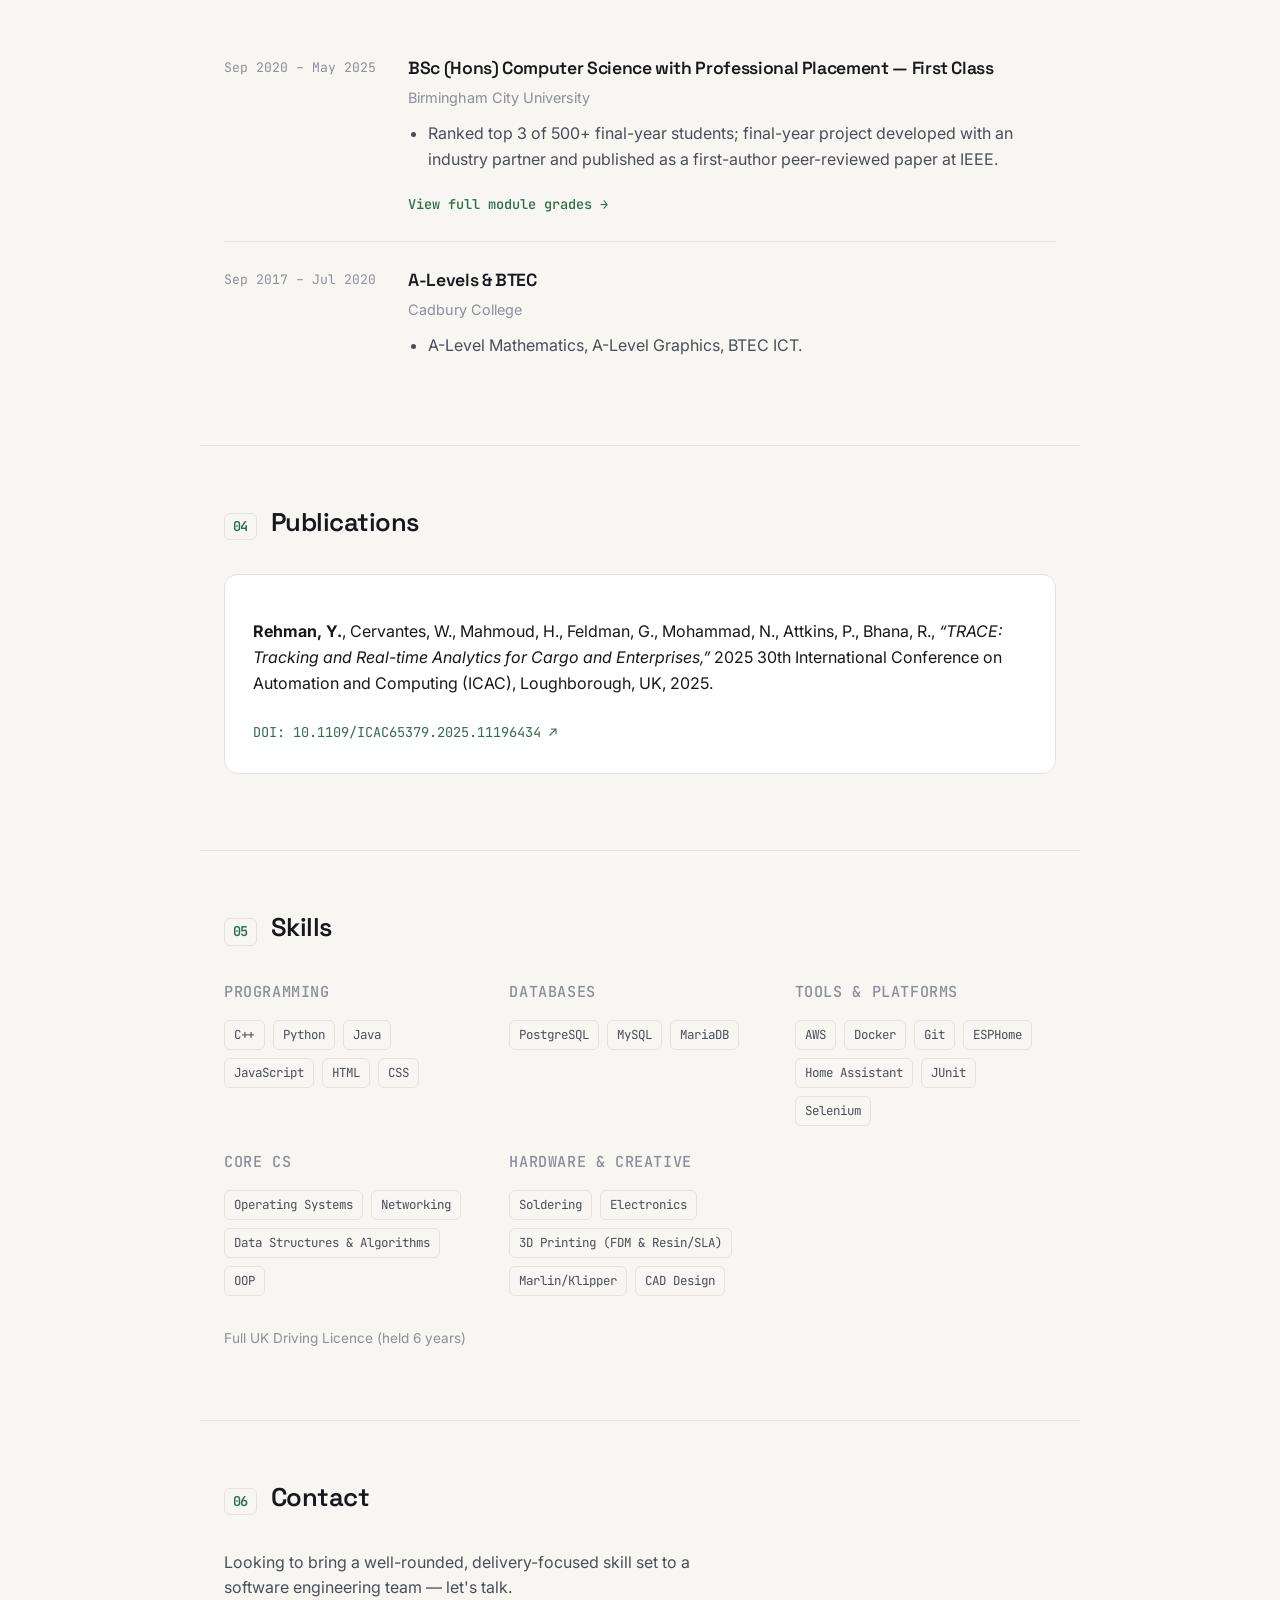
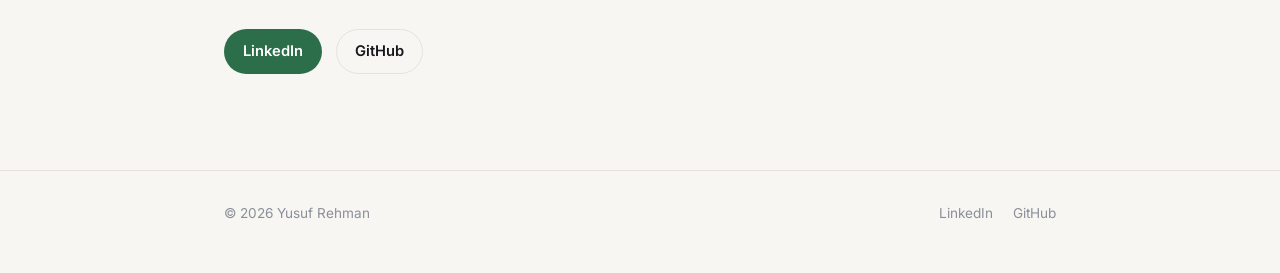
==== commit c204a02a: "Remove mobile hamburger nav, add loading-style reveal to hero heading Hamburger menu didn't land wel" ====
--- a/index.html
+++ b/index.html
@@ -27,7 +27,7 @@
 <header class="topbar">
   <div class="wrap topbar-inner">
     <a class="brand" href="#top">YR<span class="dot">.</span></a>
-    <nav class="nav" id="primaryNav" aria-label="Primary">
+    <nav class="nav" aria-label="Primary">
       <a href="#projects">Projects</a>
       <a href="#experience">Experience</a>
       <a href="#education">Education</a>
@@ -35,9 +35,6 @@
       <a href="#skills">Skills</a>
       <a href="#contact">Contact</a>
     </nav>
-    <button class="nav-toggle" id="navToggle" type="button" aria-label="Toggle menu" aria-expanded="false" aria-controls="primaryNav">
-      <span></span><span></span><span></span>
-    </button>
   </div>
 </header>
 
--- a/style.css
+++ b/style.css
@@ -104,32 +104,6 @@
 }
 .nav a:hover { color: var(--ink); }
 
-.nav-toggle {
-  display: none;
-  flex-direction: column;
-  justify-content: center;
-  align-items: center;
-  gap: 6px;
-  width: 36px;
-  height: 36px;
-  flex-shrink: 0;
-  border: 1px solid var(--line);
-  border-radius: 8px;
-  background: transparent;
-  cursor: pointer;
-}
-.nav-toggle span {
-  display: block;
-  width: 18px;
-  height: 2px;
-  background: var(--ink);
-  border-radius: 2px;
-  transition: transform .2s ease, opacity .2s ease;
-}
-.nav-toggle.open span:nth-child(1) { transform: translateY(8px) rotate(45deg); }
-.nav-toggle.open span:nth-child(2) { opacity: 0; }
-.nav-toggle.open span:nth-child(3) { transform: translateY(-8px) rotate(-45deg); }
-
 /* Buttons */
 .btn {
   display: inline-flex;
@@ -164,9 +138,36 @@
   margin: 0 0 14px;
 }
 .hero h1 {
+  position: relative;
+  display: inline-block;
   font-size: clamp(2.6rem, 6vw, 4.2rem);
   line-height: 1.02;
   margin-bottom: 20px;
+  animation: heading-reveal 1.1s cubic-bezier(.65,0,.35,1) both;
+}
+.hero h1::after {
+  content: '';
+  position: absolute;
+  left: 0;
+  bottom: -6px;
+  height: 3px;
+  width: 100%;
+  background: var(--accent);
+  animation: heading-bar 1.1s cubic-bezier(.65,0,.35,1) both;
+}
+@keyframes heading-reveal {
+  0% { clip-path: inset(0 100% 0 0); }
+  60%, 100% { clip-path: inset(0 0 0 0); }
+}
+@keyframes heading-bar {
+  0% { transform: scaleX(0); transform-origin: left; opacity: 1; }
+  55% { transform: scaleX(1); transform-origin: left; opacity: 1; }
+  75% { transform: scaleX(1); transform-origin: right; opacity: 1; }
+  100% { transform: scaleX(0); transform-origin: right; opacity: 0; }
+}
+@media (prefers-reduced-motion: reduce) {
+  .hero h1, .hero h1::after { animation: none; clip-path: none; }
+}
 }
 .hero-lede {
   font-size: 1.15rem;
@@ -331,22 +332,7 @@
 
 /* Responsive */
 @media (max-width: 640px) {
-  .nav-toggle { display: flex; }
-  .nav {
-    display: none;
-    position: absolute;
-    top: 64px;
-    left: 0;
-    right: 0;
-    flex-direction: column;
-    gap: 0;
-    background: var(--bg);
-    border-bottom: 1px solid var(--line);
-    padding: 4px 24px 12px;
-  }
-  .nav.open { display: flex; }
-  .nav a { padding: 12px 0; border-top: 1px solid var(--line); }
-  .nav a:first-child { border-top: none; }
+  .nav { display: none; }
   .hero { padding: 64px 20px 48px; }
   .tl-item { grid-template-columns: 1fr; gap: 6px; }
   .card { padding: 20px; }
